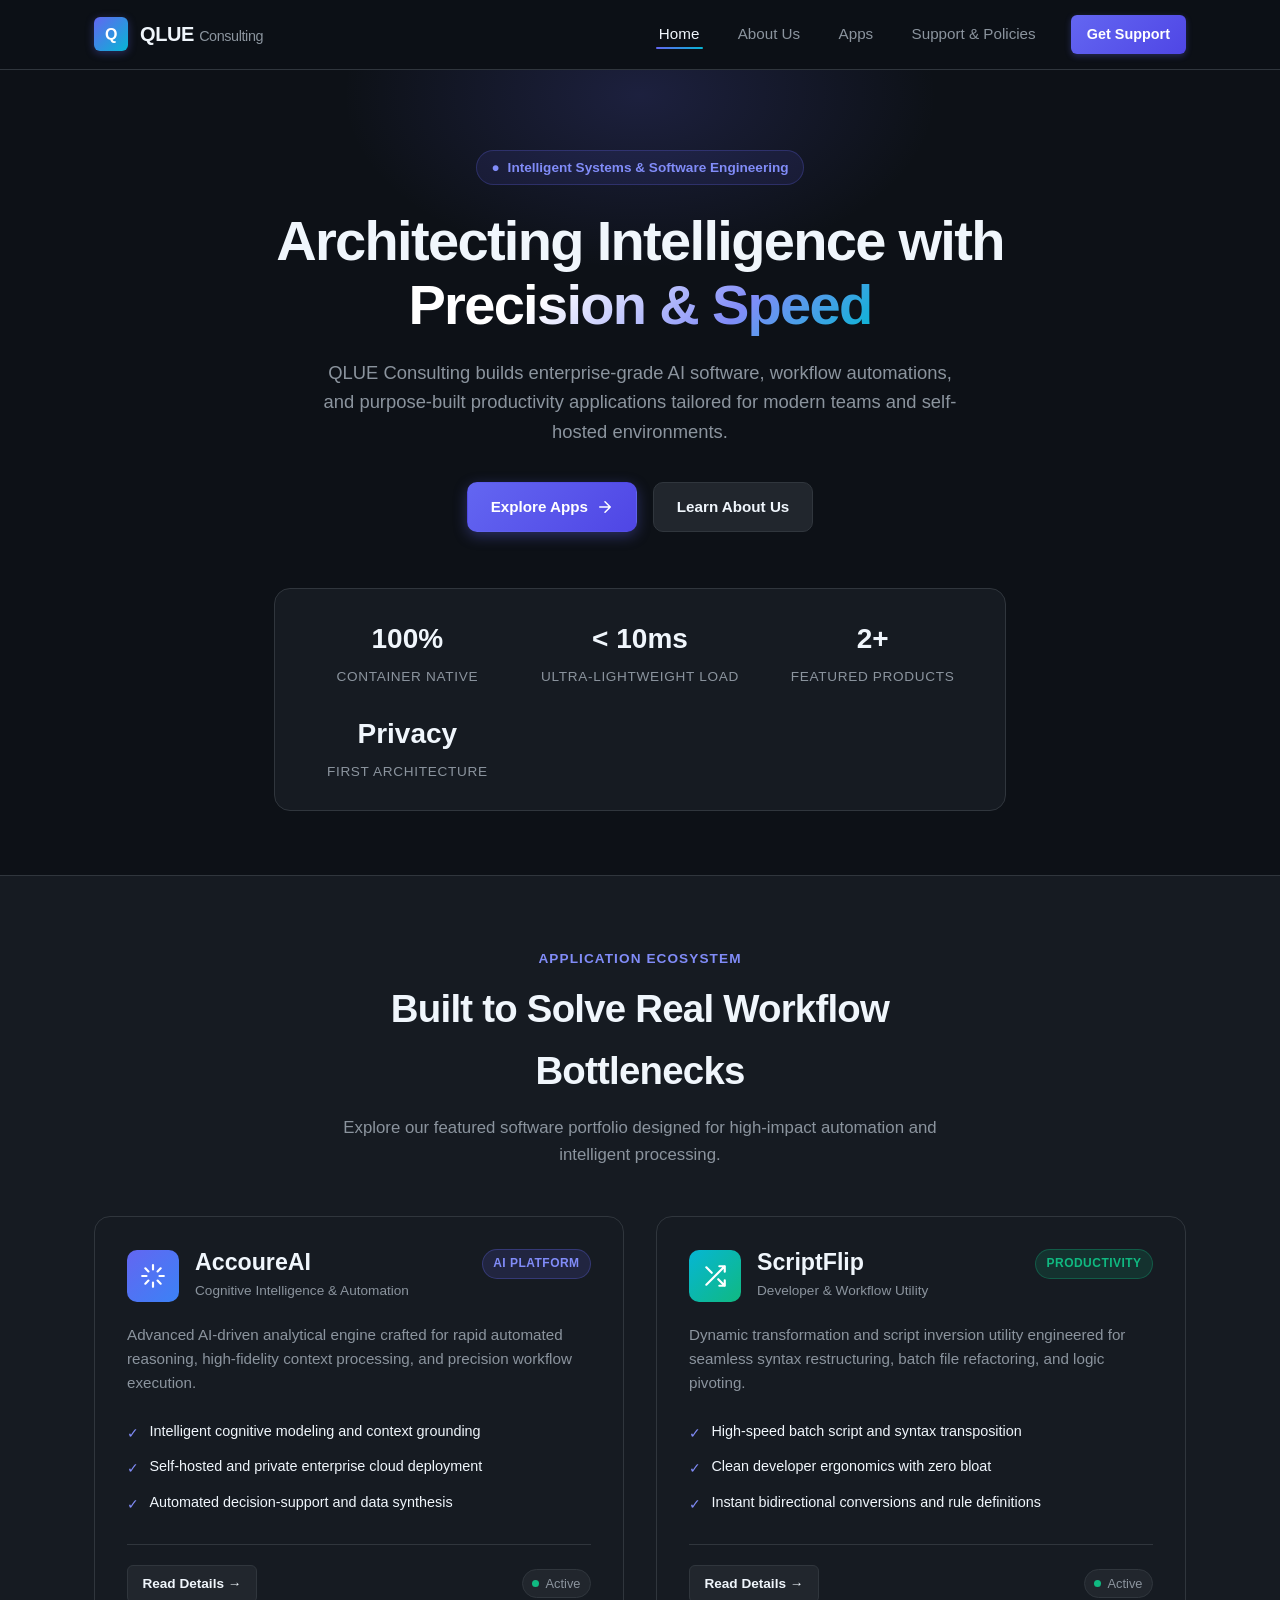
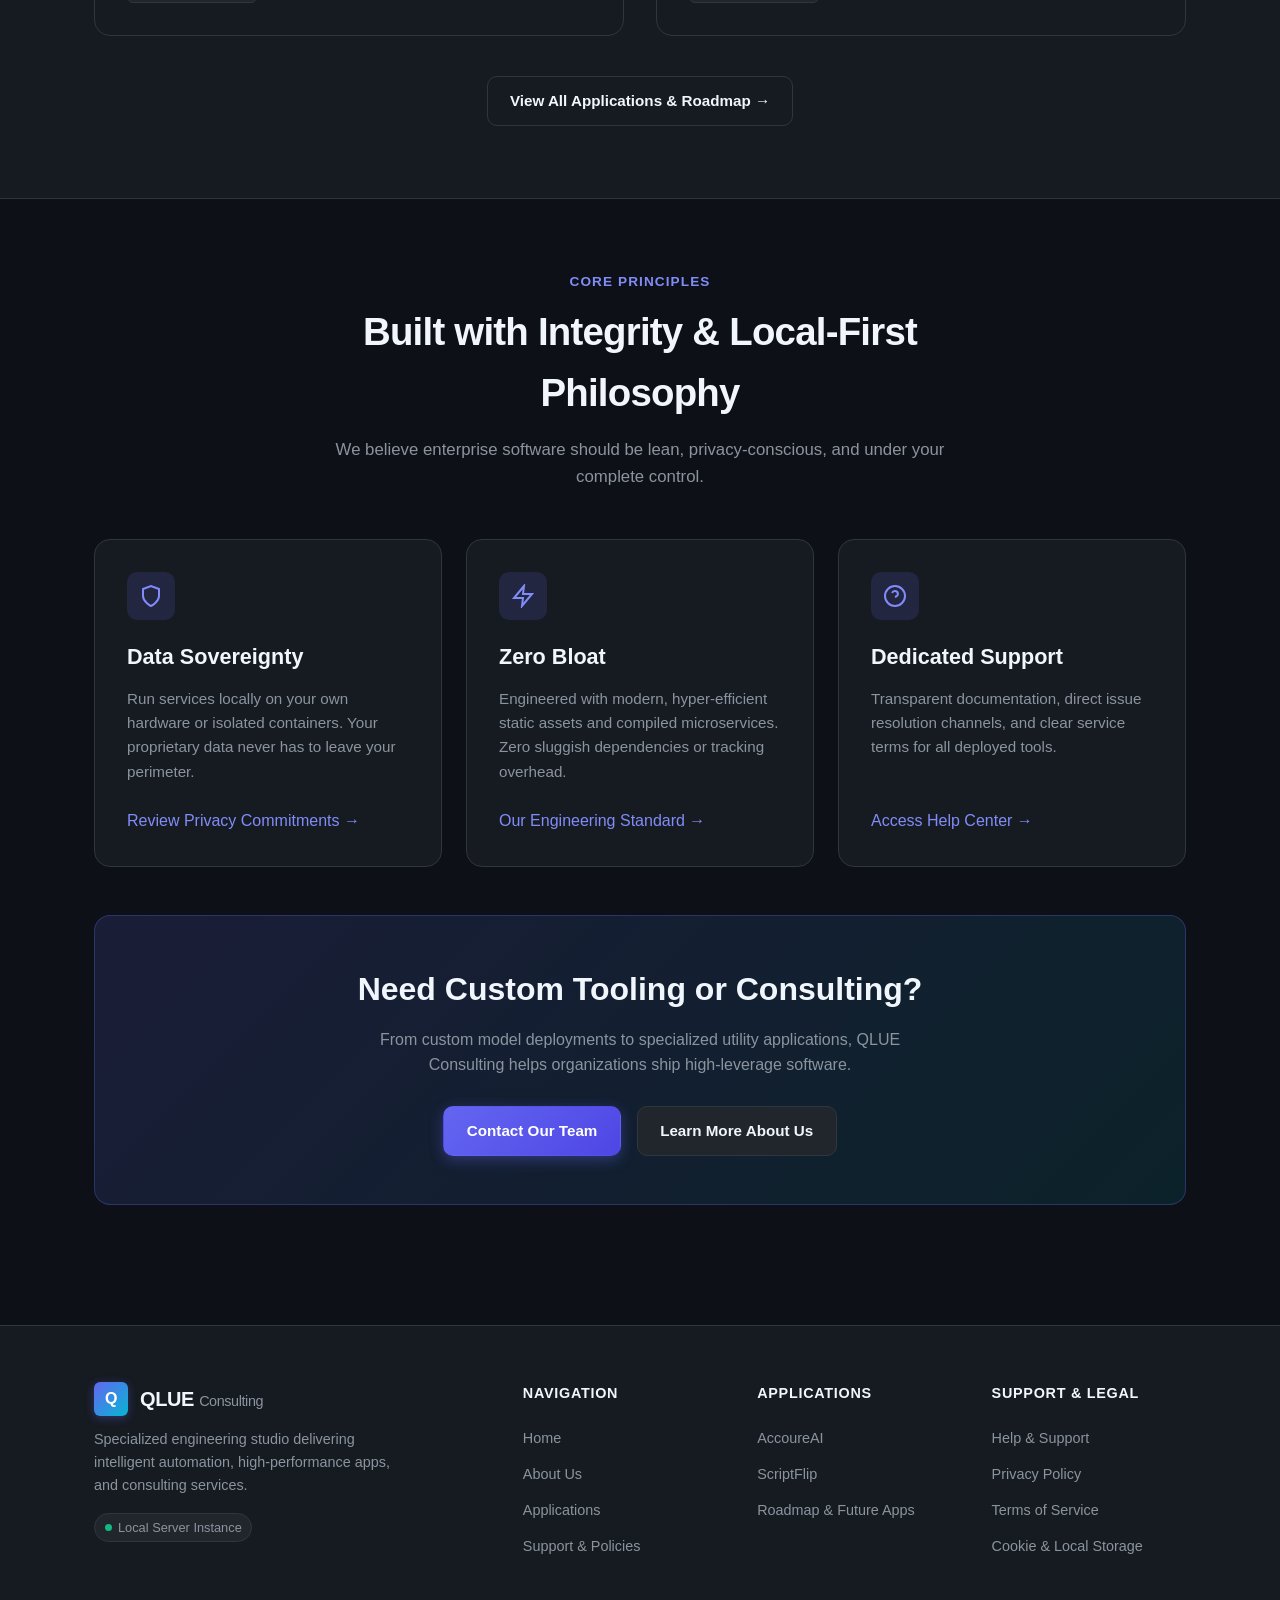
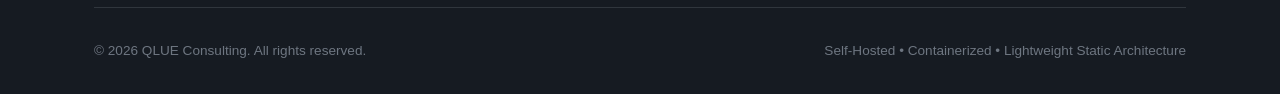
==== html/index.html @ 6d807e8c "feat: complete lightweight website, Docker containerization, and GitHub Actions CI/CD" ====
<!DOCTYPE html>
<html lang="en">
<head>
  <meta charset="UTF-8">
  <meta name="viewport" content="width=device-width, initial-scale=1.0">
  <meta name="description" content="QLUE Consulting - AI-driven solutions, custom engineering, and productivity applications including AccoureAI and ScriptFlip.">
  <title>QLUE Consulting | AI Solutions & Application Studio</title>
  <link rel="stylesheet" href="css/style.css">
  <link rel="icon" href="data:image/svg+xml,<svg xmlns=%22http://www.w3.org/2000/svg%22 viewBox=%220%22%20%220%20100%20100%22><text y=%22.9em%22 font-size=%2290%22>⚡</text></svg>">
</head>
<body>

  <!-- Site Navigation -->
  <header class="site-header">
    <div class="container nav-wrapper">
      <a href="index.html" class="brand-logo" aria-label="QLUE Consulting Home">
        <span class="logo-badge">Q</span>
        <span class="brand-text">QLUE <span class="brand-tag">Consulting</span></span>
      </a>

      <button class="mobile-toggle" id="mobile-toggle" aria-label="Toggle navigation menu" aria-expanded="false">
        &#9776;
      </button>

      <ul class="nav-links" id="nav-links">
        <li><a href="index.html" class="nav-link active">Home</a></li>
        <li><a href="about.html" class="nav-link">About Us</a></li>
        <li><a href="apps.html" class="nav-link">Apps</a></li>
        <li><a href="support.html" class="nav-link">Support & Policies</a></li>
        <li><a href="support.html#support" class="nav-cta">Get Support</a></li>
      </ul>
    </div>
  </header>

  <!-- Hero Section -->
  <main>
    <section class="hero-section">
      <div class="hero-glow"></div>
      <div class="container hero-content">
        <div class="hero-tag">
          <span>●</span> Intelligent Systems & Software Engineering
        </div>
        <h1 class="hero-title">
          Architecting Intelligence with <span class="gradient-text">Precision & Speed</span>
        </h1>
        <p class="hero-description">
          QLUE Consulting builds enterprise-grade AI software, workflow automations, and purpose-built productivity applications tailored for modern teams and self-hosted environments.
        </p>
        <div class="hero-actions">
          <a href="apps.html" class="btn btn-primary">
            Explore Apps
            <svg width="18" height="18" viewBox="0 0 24 24" fill="none" stroke="currentColor" stroke-width="2" stroke-linecap="round" stroke-linejoin="round"><path d="M5 12h14M12 5l7 7-7 7"/></svg>
          </a>
          <a href="about.html" class="btn btn-secondary">Learn About Us</a>
        </div>

        <!-- Metrics / Badges -->
        <div class="highlights-bar">
          <div class="highlight-item">
            <div class="highlight-value">100%</div>
            <div class="highlight-label">Container Native</div>
          </div>
          <div class="highlight-item">
            <div class="highlight-value">&lt; 10ms</div>
            <div class="highlight-label">Ultra-Lightweight Load</div>
          </div>
          <div class="highlight-item">
            <div class="highlight-value">2+</div>
            <div class="highlight-label">Featured Products</div>
          </div>
          <div class="highlight-item">
            <div class="highlight-value">Privacy</div>
            <div class="highlight-label">First Architecture</div>
          </div>
        </div>
      </div>
    </section>

    <!-- Featured Apps Preview -->
    <section class="section section-alt">
      <div class="container">
        <div class="section-header">
          <div class="section-pretitle">Application Ecosystem</div>
          <h2 class="section-title">Built to Solve Real Workflow Bottlenecks</h2>
          <p class="section-subtitle">
            Explore our featured software portfolio designed for high-impact automation and intelligent processing.
          </p>
        </div>

        <div class="grid-2">
          <!-- AccoureAI Card -->
          <article class="app-card">
            <div class="app-card-header">
              <div class="app-identity">
                <div class="app-icon icon-accoure">
                  <svg width="26" height="26" viewBox="0 0 24 24" fill="none" stroke="currentColor" stroke-width="2" stroke-linecap="round" stroke-linejoin="round"><path d="M12 2v4M12 18v4M4.93 4.93l2.83 2.83M16.24 16.24l2.83 2.83M2 12h4M18 12h4M4.93 19.07l2.83-2.83M16.24 7.76l2.83-2.83"/></svg>
                </div>
                <div>
                  <h3 class="app-name">AccoureAI</h3>
                  <span class="app-category">Cognitive Intelligence & Automation</span>
                </div>
              </div>
              <span class="card-badge badge-ai">AI Platform</span>
            </div>
            <div class="app-body">
              <p class="app-description">
                Advanced AI-driven analytical engine crafted for rapid automated reasoning, high-fidelity context processing, and precision workflow execution.
              </p>
              <ul class="feature-list">
                <li class="feature-item">
                  <span class="feature-bullet">✓</span>
                  <span>Intelligent cognitive modeling and context grounding</span>
                </li>
                <li class="feature-item">
                  <span class="feature-bullet">✓</span>
                  <span>Self-hosted and private enterprise cloud deployment</span>
                </li>
                <li class="feature-item">
                  <span class="feature-bullet">✓</span>
                  <span>Automated decision-support and data synthesis</span>
                </li>
              </ul>
              <div class="app-footer">
                <a href="apps.html#accoureai" class="btn btn-secondary btn-sm">Read Details &rarr;</a>
                <span class="docker-status-pill"><span class="status-dot"></span> Active</span>
              </div>
            </div>
          </article>

          <!-- ScriptFlip Card -->
          <article class="app-card">
            <div class="app-card-header">
              <div class="app-identity">
                <div class="app-icon icon-scriptflip">
                  <svg width="26" height="26" viewBox="0 0 24 24" fill="none" stroke="currentColor" stroke-width="2" stroke-linecap="round" stroke-linejoin="round"><path d="M16 3h5v5M4 20L21 3M21 16v5h-5M15 15l6 6M4 4l5 5"/></svg>
                </div>
                <div>
                  <h3 class="app-name">ScriptFlip</h3>
                  <span class="app-category">Developer & Workflow Utility</span>
                </div>
              </div>
              <span class="card-badge badge-live">Productivity</span>
            </div>
            <div class="app-body">
              <p class="app-description">
                Dynamic transformation and script inversion utility engineered for seamless syntax restructuring, batch file refactoring, and logic pivoting.
              </p>
              <ul class="feature-list">
                <li class="feature-item">
                  <span class="feature-bullet">✓</span>
                  <span>High-speed batch script and syntax transposition</span>
                </li>
                <li class="feature-item">
                  <span class="feature-bullet">✓</span>
                  <span>Clean developer ergonomics with zero bloat</span>
                </li>
                <li class="feature-item">
                  <span class="feature-bullet">✓</span>
                  <span>Instant bidirectional conversions and rule definitions</span>
                </li>
              </ul>
              <div class="app-footer">
                <a href="apps.html#scriptflip" class="btn btn-secondary btn-sm">Read Details &rarr;</a>
                <span class="docker-status-pill"><span class="status-dot"></span> Active</span>
              </div>
            </div>
          </article>
        </div>

        <div style="text-align: center; margin-top: 2.5rem;">
          <a href="apps.html" class="btn btn-outline">View All Applications & Roadmap &rarr;</a>
        </div>
      </div>
    </section>

    <!-- Why QLUE Consulting -->
    <section class="section">
      <div class="container">
        <div class="section-header">
          <div class="section-pretitle">Core Principles</div>
          <h2 class="section-title">Built with Integrity & Local-First Philosophy</h2>
          <p class="section-subtitle">
            We believe enterprise software should be lean, privacy-conscious, and under your complete control.
          </p>
        </div>

        <div class="grid-3">
          <div class="card">
            <div class="card-icon">
              <svg width="24" height="24" viewBox="0 0 24 24" fill="none" stroke="currentColor" stroke-width="2"><path d="M12 22s8-4 8-10V5l-8-3-8 3v7c0 6 8 10 8 10z"/></svg>
            </div>
            <h3 class="card-title">Data Sovereignty</h3>
            <p class="card-text">
              Run services locally on your own hardware or isolated containers. Your proprietary data never has to leave your perimeter.
            </p>
            <a href="support.html#privacy" class="card-link">Review Privacy Commitments &rarr;</a>
          </div>

          <div class="card">
            <div class="card-icon">
              <svg width="24" height="24" viewBox="0 0 24 24" fill="none" stroke="currentColor" stroke-width="2"><polygon points="13 2 3 14 12 14 11 22 21 10 12 10 13 2"/></svg>
            </div>
            <h3 class="card-title">Zero Bloat</h3>
            <p class="card-text">
              Engineered with modern, hyper-efficient static assets and compiled microservices. Zero sluggish dependencies or tracking overhead.
            </p>
            <a href="about.html#architecture" class="card-link">Our Engineering Standard &rarr;</a>
          </div>

          <div class="card">
            <div class="card-icon">
              <svg width="24" height="24" viewBox="0 0 24 24" fill="none" stroke="currentColor" stroke-width="2"><circle cx="12" cy="12" r="10"/><path d="M9.09 9a3 3 0 0 1 5.83 1c0 2-3 3-3 3M12 17h.01"/></svg>
            </div>
            <h3 class="card-title">Dedicated Support</h3>
            <p class="card-text">
              Transparent documentation, direct issue resolution channels, and clear service terms for all deployed tools.
            </p>
            <a href="support.html#support" class="card-link">Access Help Center &rarr;</a>
          </div>
        </div>

        <!-- Quick CTA Banner -->
        <div class="cta-banner">
          <h2>Need Custom Tooling or Consulting?</h2>
          <p>
            From custom model deployments to specialized utility applications, QLUE Consulting helps organizations ship high-leverage software.
          </p>
          <div class="hero-actions">
            <a href="support.html#contact" class="btn btn-primary">Contact Our Team</a>
            <a href="about.html" class="btn btn-secondary">Learn More About Us</a>
          </div>
        </div>
      </div>
    </section>
  </main>

  <!-- Footer -->
  <footer class="site-footer">
    <div class="container">
      <div class="footer-grid">
        <div class="footer-brand">
          <a href="index.html" class="brand-logo">
            <span class="logo-badge">Q</span>
            <span class="brand-text">QLUE <span class="brand-tag">Consulting</span></span>
          </a>
          <p>
            Specialized engineering studio delivering intelligent automation, high-performance apps, and consulting services.
          </p>
          <div style="margin-top: 1rem;">
            <span class="docker-status-pill">
              <span class="status-dot"></span> Local Server Instance
            </span>
          </div>
        </div>

        <div class="footer-col">
          <h4>Navigation</h4>
          <ul class="footer-links">
            <li><a href="index.html">Home</a></li>
            <li><a href="about.html">About Us</a></li>
            <li><a href="apps.html">Applications</a></li>
            <li><a href="support.html">Support & Policies</a></li>
          </ul>
        </div>

        <div class="footer-col">
          <h4>Applications</h4>
          <ul class="footer-links">
            <li><a href="apps.html#accoureai">AccoureAI</a></li>
            <li><a href="apps.html#scriptflip">ScriptFlip</a></li>
            <li><a href="apps.html#roadmap">Roadmap & Future Apps</a></li>
          </ul>
        </div>

        <div class="footer-col">
          <h4>Support & Legal</h4>
          <ul class="footer-links">
            <li><a href="support.html#support">Help & Support</a></li>
            <li><a href="support.html#privacy">Privacy Policy</a></li>
            <li><a href="support.html#terms">Terms of Service</a></li>
            <li><a href="support.html#cookies">Cookie & Local Storage</a></li>
          </ul>
        </div>
      </div>

      <div class="footer-bottom">
        <div>
          &copy; <span id="current-year">2026</span> QLUE Consulting. All rights reserved.
        </div>
        <div>
          Self-Hosted &bull; Containerized &bull; Lightweight Static Architecture
        </div>
      </div>
    </div>
  </footer>

  <script src="js/main.js"></script>
</body>
</html>
---- html/css/style.css ----
/* ==========================================================================
   QLUE Consulting - Modern Lightweight Stylesheet
   Zero external dependencies | Pure CSS | Responsive & Fast
   ========================================================================== */

:root {
  --font-family: -apple-system, BlinkMacSystemFont, "Segoe UI", Roboto, "Helvetica Neue", Arial, sans-serif;
  --bg-body: #0d1117;
  --bg-surface: #161b22;
  --bg-surface-elevated: #21262d;
  --bg-surface-alt: #1c2128;
  --border-color: #30363d;
  --border-light: #21262d;

  --text-main: #f0f6fc;
  --text-muted: #8b949e;
  --text-dim: #6e7681;

  --primary: #6366f1;
  --primary-light: #818cf8;
  --primary-dark: #4f46e5;
  --accent: #06b6d4;
  --accent-glow: rgba(99, 102, 241, 0.15);
  --success: #10b981;
  --warning: #f59e0b;

  --radius-sm: 6px;
  --radius-md: 10px;
  --radius-lg: 16px;
  --radius-full: 9999px;

  --shadow-sm: 0 1px 2px rgba(0, 0, 0, 0.2);
  --shadow-md: 0 4px 12px rgba(0, 0, 0, 0.3);
  --shadow-lg: 0 10px 25px rgba(0, 0, 0, 0.4);

  --container-width: 1140px;
  --header-height: 70px;
  --transition: all 0.2s ease-in-out;
}

/* Light theme support option via data-theme attribute */
[data-theme="light"] {
  --bg-body: #f8fafc;
  --bg-surface: #ffffff;
  --bg-surface-elevated: #f1f5f9;
  --bg-surface-alt: #e2e8f0;
  --border-color: #e2e8f0;
  --border-light: #f1f5f9;
  --text-main: #0f172a;
  --text-muted: #64748b;
  --text-dim: #94a3b8;
  --shadow-sm: 0 1px 3px rgba(0, 0, 0, 0.05);
  --shadow-md: 0 4px 12px rgba(0, 0, 0, 0.08);
  --shadow-lg: 0 10px 25px rgba(0, 0, 0, 0.1);
}

/* Base Resets */
*, *::before, *::after {
  box-sizing: border-box;
  margin: 0;
  padding: 0;
}

html {
  font-size: 16px;
  scroll-behavior: smooth;
  scroll-padding-top: calc(var(--header-height) + 20px);
}

body {
  font-family: var(--font-family);
  background-color: var(--bg-body);
  color: var(--text-main);
  line-height: 1.6;
  min-height: 100vh;
  display: flex;
  flex-direction: column;
  -webkit-font-smoothing: antialiased;
}

a {
  color: var(--primary-light);
  text-decoration: none;
  transition: var(--transition);
}

a:hover {
  color: var(--accent);
}

img, svg {
  vertical-align: middle;
}

/* Container */
.container {
  width: 100%;
  max-width: var(--container-width);
  margin-left: auto;
  margin-right: auto;
  padding-left: 1.5rem;
  padding-right: 1.5rem;
}

/* Header & Navigation */
.site-header {
  position: sticky;
  top: 0;
  z-index: 100;
  height: var(--header-height);
  background-color: rgba(13, 17, 23, 0.85);
  backdrop-filter: blur(12px);
  -webkit-backdrop-filter: blur(12px);
  border-bottom: 1px solid var(--border-color);
  display: flex;
  align-items: center;
}

.nav-wrapper {
  display: flex;
  align-items: center;
  justify-content: space-between;
  width: 100%;
}

.brand-logo {
  display: flex;
  align-items: center;
  gap: 0.75rem;
  font-size: 1.25rem;
  font-weight: 700;
  letter-spacing: -0.02em;
  color: var(--text-main);
}

.brand-logo:hover {
  color: var(--text-main);
}

.logo-badge {
  display: inline-flex;
  align-items: center;
  justify-content: center;
  width: 34px;
  height: 34px;
  background: linear-gradient(135deg, var(--primary), var(--accent));
  color: #ffffff;
  border-radius: var(--radius-sm);
  font-weight: 800;
  font-size: 1rem;
  box-shadow: 0 2px 8px rgba(99, 102, 241, 0.35);
}

.brand-text {
  font-weight: 800;
}

.brand-tag {
  color: var(--text-muted);
  font-weight: 400;
  font-size: 0.9rem;
}

.nav-links {
  display: flex;
  align-items: center;
  gap: 2rem;
  list-style: none;
}

.nav-link {
  color: var(--text-muted);
  font-size: 0.95rem;
  font-weight: 500;
  padding: 0.4rem 0.2rem;
  position: relative;
  transition: var(--transition);
}

.nav-link:hover,
.nav-link.active {
  color: var(--text-main);
}

.nav-link.active::after {
  content: "";
  position: absolute;
  bottom: 0;
  left: 0;
  width: 100%;
  height: 2px;
  background: linear-gradient(90deg, var(--primary), var(--accent));
  border-radius: var(--radius-full);
}

.nav-cta {
  background: linear-gradient(135deg, var(--primary), var(--primary-dark));
  color: #ffffff !important;
  padding: 0.5rem 1rem;
  border-radius: var(--radius-sm);
  font-size: 0.9rem;
  font-weight: 600;
  display: inline-flex;
  align-items: center;
  gap: 0.4rem;
  transition: var(--transition);
  box-shadow: 0 2px 6px rgba(99, 102, 241, 0.3);
}

.nav-cta:hover {
  opacity: 0.95;
  transform: translateY(-1px);
  box-shadow: 0 4px 12px rgba(99, 102, 241, 0.4);
}

/* Mobile Toggle */
.mobile-toggle {
  display: none;
  background: transparent;
  border: none;
  color: var(--text-main);
  font-size: 1.5rem;
  cursor: pointer;
  padding: 0.4rem;
}

/* Buttons */
.btn {
  display: inline-flex;
  align-items: center;
  justify-content: center;
  gap: 0.5rem;
  padding: 0.75rem 1.4rem;
  border-radius: var(--radius-md);
  font-size: 0.95rem;
  font-weight: 600;
  cursor: pointer;
  transition: var(--transition);
  border: 1px solid transparent;
  text-align: center;
}

.btn-primary {
  background: linear-gradient(135deg, var(--primary), var(--primary-dark));
  color: #ffffff;
  box-shadow: 0 4px 14px rgba(99, 102, 241, 0.35);
}

.btn-primary:hover {
  transform: translateY(-2px);
  box-shadow: 0 6px 20px rgba(99, 102, 241, 0.45);
  color: #ffffff;
}

.btn-secondary {
  background: var(--bg-surface-elevated);
  color: var(--text-main);
  border-color: var(--border-color);
}

.btn-secondary:hover {
  background: var(--bg-surface-alt);
  border-color: var(--text-muted);
  color: var(--text-main);
}

.btn-outline {
  background: transparent;
  color: var(--text-main);
  border-color: var(--border-color);
}

.btn-outline:hover {
  border-color: var(--primary-light);
  color: var(--primary-light);
}

.btn-sm {
  padding: 0.45rem 0.9rem;
  font-size: 0.85rem;
  border-radius: var(--radius-sm);
}

/* Hero Section */
.hero-section {
  padding: 5rem 0 4rem;
  text-align: center;
  position: relative;
  overflow: hidden;
}

.hero-glow {
  position: absolute;
  top: -150px;
  left: 50%;
  transform: translateX(-50%);
  width: 600px;
  height: 350px;
  background: radial-gradient(ellipse at center, rgba(99, 102, 241, 0.18), transparent 70%);
  pointer-events: none;
  z-index: 0;
}

.hero-content {
  position: relative;
  z-index: 1;
  max-width: 780px;
  margin: 0 auto;
}

.hero-tag {
  display: inline-flex;
  align-items: center;
  gap: 0.5rem;
  padding: 0.35rem 0.9rem;
  background-color: rgba(99, 102, 241, 0.1);
  border: 1px solid rgba(99, 102, 241, 0.25);
  border-radius: var(--radius-full);
  color: var(--primary-light);
  font-size: 0.85rem;
  font-weight: 600;
  margin-bottom: 1.5rem;
}

.hero-title {
  font-size: clamp(2.2rem, 5vw, 3.5rem);
  font-weight: 800;
  line-height: 1.15;
  letter-spacing: -0.03em;
  margin-bottom: 1.25rem;
}

.gradient-text {
  background: linear-gradient(135deg, #ffffff 30%, var(--primary-light) 70%, var(--accent) 100%);
  -webkit-background-clip: text;
  -webkit-text-fill-color: transparent;
}

.hero-description {
  font-size: 1.15rem;
  color: var(--text-muted);
  max-width: 640px;
  margin: 0 auto 2.25rem;
}

.hero-actions {
  display: flex;
  align-items: center;
  justify-content: center;
  gap: 1rem;
  flex-wrap: wrap;
}

/* Stats / Highlights */
.highlights-bar {
  display: grid;
  grid-template-columns: repeat(auto-fit, minmax(200px, 1fr));
  gap: 1.5rem;
  margin-top: 3.5rem;
  padding: 1.75rem;
  background: var(--bg-surface);
  border: 1px solid var(--border-color);
  border-radius: var(--radius-lg);
}

.highlight-item {
  text-align: center;
}

.highlight-value {
  font-size: 1.75rem;
  font-weight: 800;
  color: var(--text-main);
  margin-bottom: 0.25rem;
}

.highlight-label {
  font-size: 0.85rem;
  color: var(--text-muted);
  text-transform: uppercase;
  letter-spacing: 0.05em;
}

/* Section Styling */
.section {
  padding: 4.5rem 0;
}

.section-alt {
  background-color: var(--bg-surface);
  border-top: 1px solid var(--border-color);
  border-bottom: 1px solid var(--border-color);
}

.section-header {
  text-align: center;
  max-width: 650px;
  margin: 0 auto 3rem;
}

.section-pretitle {
  color: var(--primary-light);
  font-size: 0.85rem;
  font-weight: 700;
  text-transform: uppercase;
  letter-spacing: 0.08em;
  margin-bottom: 0.5rem;
}

.section-title {
  font-size: clamp(1.8rem, 3.5vw, 2.4rem);
  font-weight: 700;
  letter-spacing: -0.02em;
  margin-bottom: 0.85rem;
}

.section-subtitle {
  color: var(--text-muted);
  font-size: 1.05rem;
}

/* Feature & App Grid */
.grid-2 {
  display: grid;
  grid-template-columns: repeat(auto-fit, minmax(320px, 1fr));
  gap: 2rem;
}

.grid-3 {
  display: grid;
  grid-template-columns: repeat(auto-fit, minmax(280px, 1fr));
  gap: 1.5rem;
}

/* Cards */
.card {
  background: var(--bg-surface);
  border: 1px solid var(--border-color);
  border-radius: var(--radius-lg);
  padding: 2rem;
  transition: var(--transition);
  position: relative;
  display: flex;
  flex-direction: column;
}

.card:hover {
  border-color: var(--primary-light);
  transform: translateY(-3px);
  box-shadow: var(--shadow-lg);
}

.card-icon {
  width: 48px;
  height: 48px;
  border-radius: var(--radius-md);
  background: var(--accent-glow);
  color: var(--primary-light);
  display: inline-flex;
  align-items: center;
  justify-content: center;
  margin-bottom: 1.25rem;
}

.card-title {
  font-size: 1.35rem;
  font-weight: 700;
  margin-bottom: 0.75rem;
}

.card-text {
  color: var(--text-muted);
  font-size: 0.95rem;
  margin-bottom: 1.5rem;
  flex-grow: 1;
}

.card-badge {
  display: inline-block;
  padding: 0.25rem 0.65rem;
  font-size: 0.75rem;
  font-weight: 700;
  text-transform: uppercase;
  letter-spacing: 0.04em;
  border-radius: var(--radius-full);
}

.badge-live {
  background: rgba(16, 185, 129, 0.15);
  color: var(--success);
  border: 1px solid rgba(16, 185, 129, 0.3);
}

.badge-ai {
  background: rgba(99, 102, 241, 0.15);
  color: var(--primary-light);
  border: 1px solid rgba(99, 102, 241, 0.3);
}

/* App Showcase Specifics */
.app-card {
  background: var(--bg-surface);
  border: 1px solid var(--border-color);
  border-radius: var(--radius-lg);
  overflow: hidden;
  display: flex;
  flex-direction: column;
  transition: var(--transition);
}

.app-card:hover {
  border-color: var(--primary-light);
  box-shadow: var(--shadow-lg);
  transform: translateY(-4px);
}

.app-card-header {
  padding: 2rem 2rem 1.25rem;
  display: flex;
  justify-content: space-between;
  align-items: flex-start;
  gap: 1rem;
}

.app-identity {
  display: flex;
  align-items: center;
  gap: 1rem;
}

.app-icon {
  width: 52px;
  height: 52px;
  border-radius: var(--radius-md);
  display: flex;
  align-items: center;
  justify-content: center;
  font-size: 1.5rem;
  flex-shrink: 0;
}

.icon-accoure {
  background: linear-gradient(135deg, #6366f1, #3b82f6);
  color: #ffffff;
}

.icon-scriptflip {
  background: linear-gradient(135deg, #06b6d4, #10b981);
  color: #ffffff;
}

.app-name {
  font-size: 1.45rem;
  font-weight: 700;
  line-height: 1.2;
}

.app-category {
  font-size: 0.85rem;
  color: var(--text-muted);
}

.app-body {
  padding: 0 2rem 2rem;
  display: flex;
  flex-direction: column;
  flex-grow: 1;
}

.app-description {
  color: var(--text-muted);
  font-size: 0.95rem;
  line-height: 1.6;
  margin-bottom: 1.5rem;
}

.feature-list {
  list-style: none;
  margin-bottom: 1.75rem;
  display: flex;
  flex-direction: column;
  gap: 0.65rem;
}

.feature-item {
  display: flex;
  align-items: flex-start;
  gap: 0.65rem;
  font-size: 0.9rem;
  color: var(--text-main);
}

.feature-bullet {
  color: var(--primary-light);
  flex-shrink: 0;
  margin-top: 2px;
}

.app-footer {
  margin-top: auto;
  padding-top: 1.25rem;
  border-top: 1px solid var(--border-color);
  display: flex;
  align-items: center;
  justify-content: space-between;
}

/* About Us Layout */
.about-hero {
  padding: 4rem 0 2rem;
}

.about-intro-grid {
  display: grid;
  grid-template-columns: 1.2fr 1fr;
  gap: 3rem;
  align-items: center;
  margin-bottom: 4rem;
}

.values-grid {
  display: grid;
  grid-template-columns: repeat(auto-fit, minmax(240px, 1fr));
  gap: 1.5rem;
  margin-top: 2.5rem;
}

/* Policies & Support Bookmarking Layout */
.policy-layout {
  display: grid;
  grid-template-columns: 260px 1fr;
  gap: 3rem;
  position: relative;
}

.sticky-nav {
  position: sticky;
  top: calc(var(--header-height) + 2rem);
  align-self: start;
  background: var(--bg-surface);
  border: 1px solid var(--border-color);
  border-radius: var(--radius-md);
  padding: 1.25rem;
}

.sticky-nav-title {
  font-size: 0.85rem;
  font-weight: 700;
  text-transform: uppercase;
  letter-spacing: 0.05em;
  color: var(--text-dim);
  margin-bottom: 0.75rem;
  padding-bottom: 0.5rem;
  border-bottom: 1px solid var(--border-color);
}

.policy-toc {
  list-style: none;
  display: flex;
  flex-direction: column;
  gap: 0.4rem;
}

.policy-toc-link {
  color: var(--text-muted);
  font-size: 0.9rem;
  padding: 0.45rem 0.75rem;
  border-radius: var(--radius-sm);
  display: block;
  transition: var(--transition);
}

.policy-toc-link:hover,
.policy-toc-link.active {
  background-color: var(--bg-surface-elevated);
  color: var(--primary-light);
}

.policy-article {
  background: var(--bg-surface);
  border: 1px solid var(--border-color);
  border-radius: var(--radius-lg);
  padding: 2.5rem;
  display: flex;
  flex-direction: column;
  gap: 3.5rem;
}

.policy-block {
  scroll-margin-top: calc(var(--header-height) + 2rem);
}

.policy-block-title {
  font-size: 1.6rem;
  font-weight: 700;
  margin-bottom: 1rem;
  display: flex;
  align-items: center;
  gap: 0.75rem;
}

.policy-block-title a.anchor-link {
  color: var(--text-dim);
  font-size: 1rem;
  opacity: 0;
  transition: var(--transition);
}

.policy-block-title:hover a.anchor-link {
  opacity: 1;
}

.policy-block p {
  color: var(--text-muted);
  font-size: 0.98rem;
  line-height: 1.7;
  margin-bottom: 1rem;
}

.policy-block ul {
  list-style: disc;
  margin-left: 1.5rem;
  color: var(--text-muted);
  margin-bottom: 1.25rem;
}

.policy-block ul li {
  margin-bottom: 0.4rem;
}

.support-channels {
  display: grid;
  grid-template-columns: repeat(auto-fit, minmax(220px, 1fr));
  gap: 1.25rem;
  margin-top: 1.5rem;
}

.channel-card {
  background: var(--bg-surface-elevated);
  border: 1px solid var(--border-color);
  border-radius: var(--radius-md);
  padding: 1.25rem;
}

.channel-card h4 {
  font-size: 1rem;
  margin-bottom: 0.35rem;
  color: var(--text-main);
}

.channel-card p {
  font-size: 0.85rem;
  color: var(--text-muted);
  margin-bottom: 0.75rem;
}

/* Call to Action Banner */
.cta-banner {
  background: linear-gradient(135deg, rgba(99, 102, 241, 0.15), rgba(6, 182, 212, 0.1));
  border: 1px solid rgba(99, 102, 241, 0.3);
  border-radius: var(--radius-lg);
  padding: 3rem 2rem;
  text-align: center;
  margin: 3rem 0;
}

.cta-banner h2 {
  font-size: 2rem;
  margin-bottom: 0.75rem;
}

.cta-banner p {
  color: var(--text-muted);
  max-width: 580px;
  margin: 0 auto 1.75rem;
}

/* Footer */
.site-footer {
  margin-top: auto;
  background-color: var(--bg-surface);
  border-top: 1px solid var(--border-color);
  padding: 3.5rem 0 2rem;
}

.footer-grid {
  display: grid;
  grid-template-columns: 2fr 1fr 1fr 1fr;
  gap: 2.5rem;
  margin-bottom: 3rem;
}

.footer-brand p {
  color: var(--text-muted);
  font-size: 0.9rem;
  margin-top: 0.75rem;
  max-width: 300px;
}

.footer-col h4 {
  font-size: 0.9rem;
  font-weight: 700;
  text-transform: uppercase;
  letter-spacing: 0.05em;
  margin-bottom: 1.25rem;
  color: var(--text-main);
}

.footer-links {
  list-style: none;
  display: flex;
  flex-direction: column;
  gap: 0.65rem;
}

.footer-links a {
  color: var(--text-muted);
  font-size: 0.9rem;
}

.footer-links a:hover {
  color: var(--text-main);
}

.footer-bottom {
  padding-top: 2rem;
  border-top: 1px solid var(--border-color);
  display: flex;
  justify-content: space-between;
  align-items: center;
  font-size: 0.85rem;
  color: var(--text-dim);
  flex-wrap: wrap;
  gap: 1rem;
}

.docker-status-pill {
  display: inline-flex;
  align-items: center;
  gap: 0.4rem;
  font-size: 0.8rem;
  padding: 0.2rem 0.6rem;
  background: var(--bg-surface-elevated);
  border: 1px solid var(--border-color);
  border-radius: var(--radius-full);
  color: var(--text-muted);
}

.status-dot {
  width: 7px;
  height: 7px;
  border-radius: 50%;
  background-color: var(--success);
}

/* Responsive adjustments */
@media (max-width: 900px) {
  .policy-layout {
    grid-template-columns: 1fr;
  }

  .sticky-nav {
    position: static;
    margin-bottom: 1rem;
  }

  .about-intro-grid {
    grid-template-columns: 1fr;
    gap: 2rem;
  }

  .footer-grid {
    grid-template-columns: 1fr 1fr;
  }
}

@media (max-width: 768px) {
  .mobile-toggle {
    display: block;
  }

  .nav-links {
    position: fixed;
    top: var(--header-height);
    left: 0;
    right: 0;
    background: var(--bg-surface);
    border-bottom: 1px solid var(--border-color);
    flex-direction: column;
    padding: 1.5rem;
    gap: 1.25rem;
    transform: translateY(-120%);
    transition: transform 0.25s ease-in-out;
    box-shadow: var(--shadow-lg);
  }

  .nav-links.open {
    transform: translateY(0);
  }

  .footer-grid {
    grid-template-columns: 1fr;
  }
}
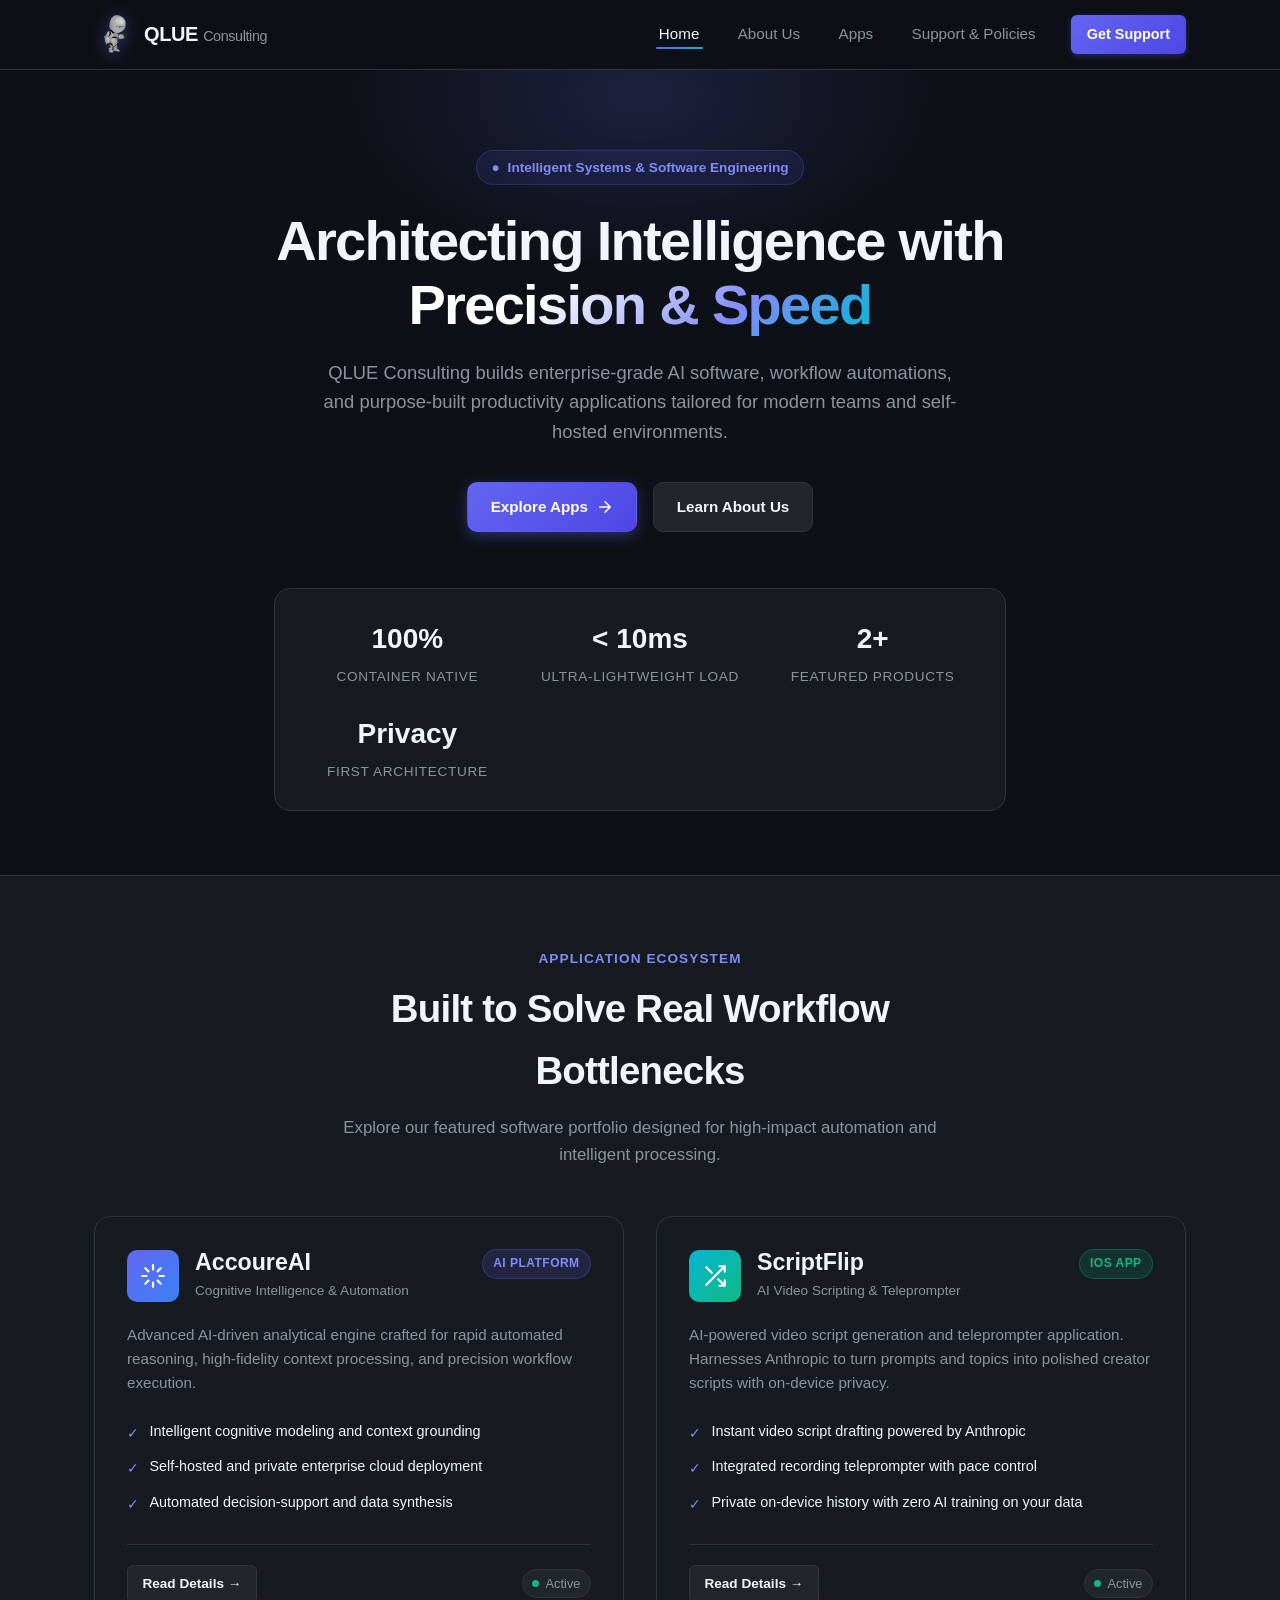
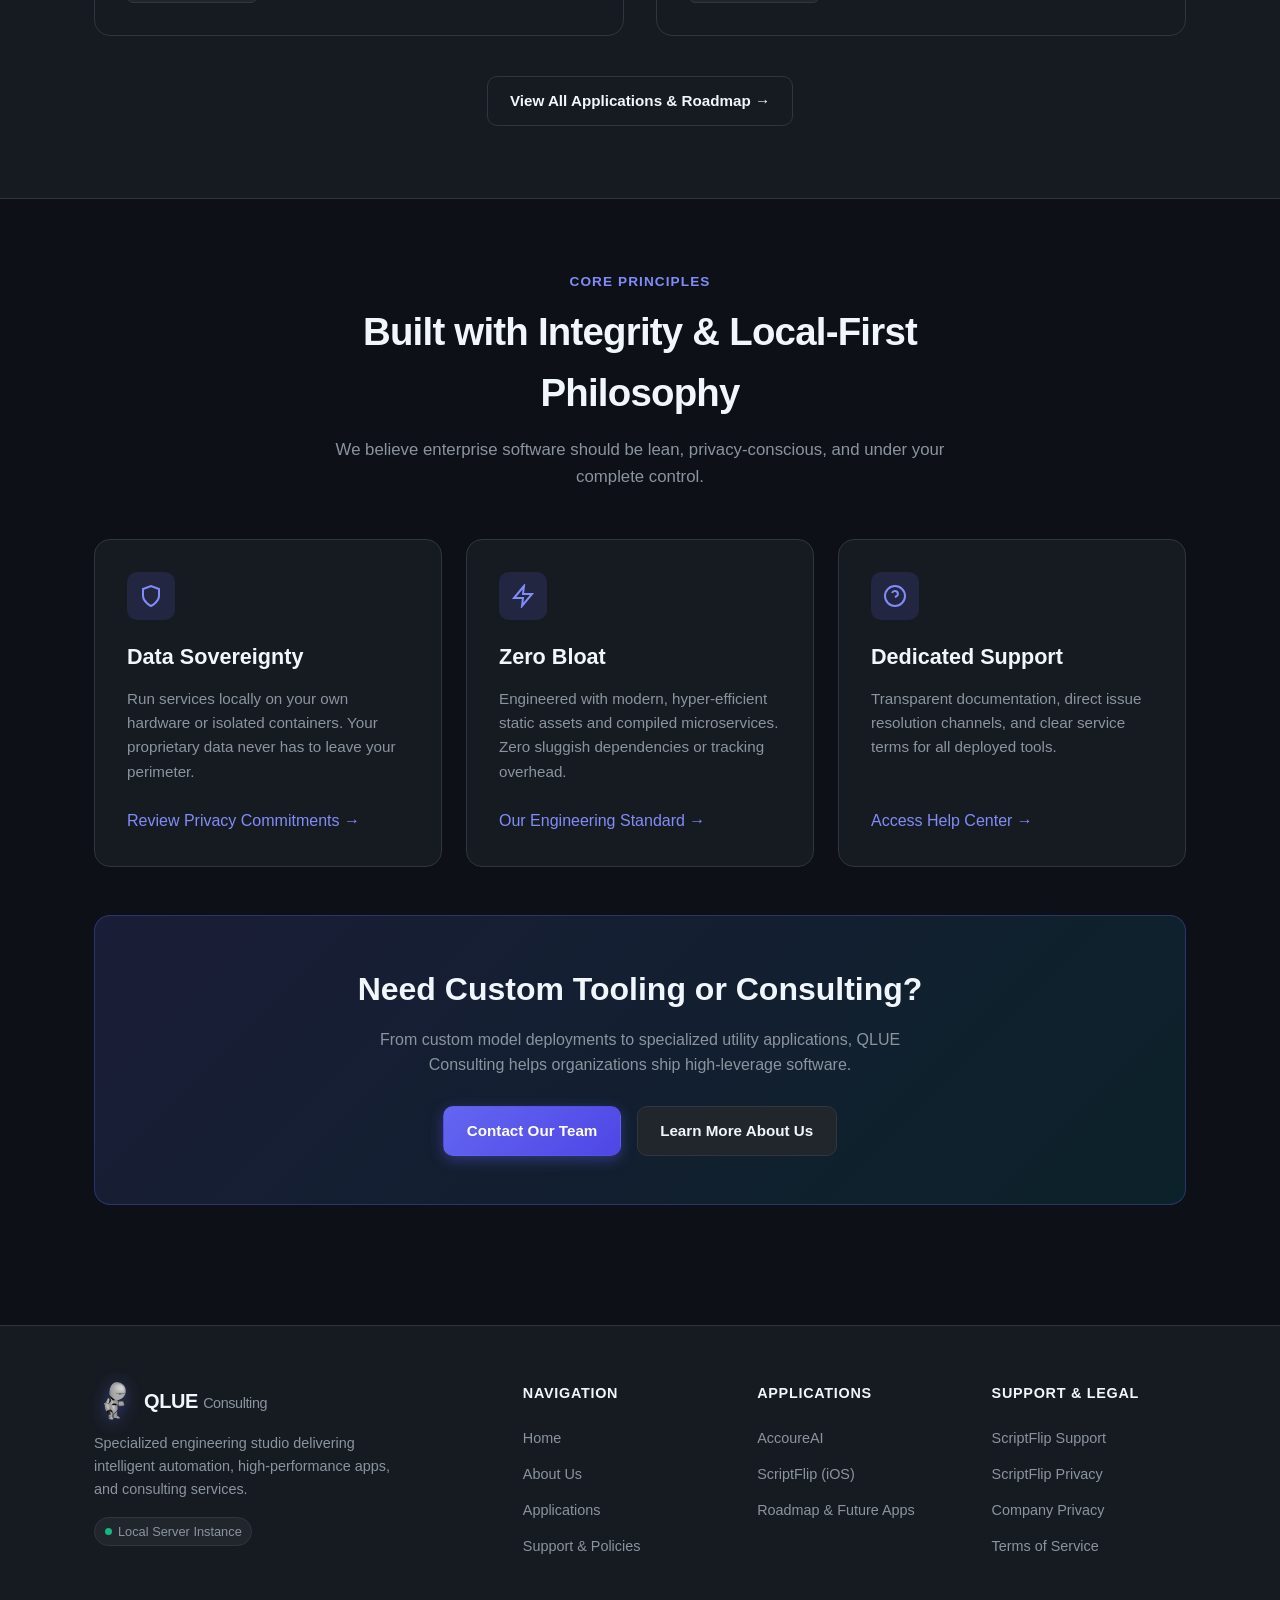
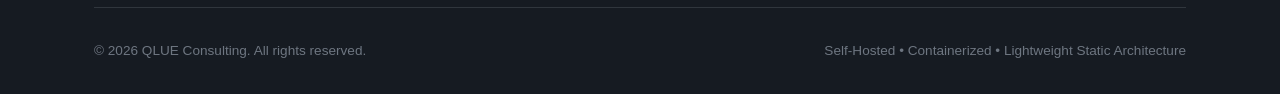
==== commit 64a0816a: "feat: integrate official QLUE mascot logo and ScriptFlip documentation gists" ====
--- a/html/index.html
+++ b/html/index.html
@@ -6,7 +6,7 @@
   <meta name="description" content="QLUE Consulting - AI-driven solutions, custom engineering, and productivity applications including AccoureAI and ScriptFlip.">
   <title>QLUE Consulting | AI Solutions & Application Studio</title>
   <link rel="stylesheet" href="css/style.css">
-  <link rel="icon" href="data:image/svg+xml,<svg xmlns=%22http://www.w3.org/2000/svg%22 viewBox=%220%22%20%220%20100%20100%22><text y=%22.9em%22 font-size=%2290%22>⚡</text></svg>">
+  <link rel="icon" type="image/png" href="assets/qlue-logo.png">
 </head>
 <body>
 
@@ -14,7 +14,7 @@
   <header class="site-header">
     <div class="container nav-wrapper">
       <a href="index.html" class="brand-logo" aria-label="QLUE Consulting Home">
-        <span class="logo-badge">Q</span>
+        <img src="assets/qlue-logo.png" alt="QLUE Mascot Logo" class="logo-image">
         <span class="brand-text">QLUE <span class="brand-tag">Consulting</span></span>
       </a>
 
@@ -136,27 +136,27 @@
                 </div>
                 <div>
                   <h3 class="app-name">ScriptFlip</h3>
-                  <span class="app-category">Developer & Workflow Utility</span>
-                </div>
-              </div>
-              <span class="card-badge badge-live">Productivity</span>
+                  <span class="app-category">AI Video Scripting & Teleprompter</span>
+                </div>
+              </div>
+              <span class="card-badge badge-live">iOS App</span>
             </div>
             <div class="app-body">
               <p class="app-description">
-                Dynamic transformation and script inversion utility engineered for seamless syntax restructuring, batch file refactoring, and logic pivoting.
+                AI-powered video script generation and teleprompter application. Harnesses Anthropic to turn prompts and topics into polished creator scripts with on-device privacy.
               </p>
               <ul class="feature-list">
                 <li class="feature-item">
                   <span class="feature-bullet">✓</span>
-                  <span>High-speed batch script and syntax transposition</span>
-                </li>
-                <li class="feature-item">
-                  <span class="feature-bullet">✓</span>
-                  <span>Clean developer ergonomics with zero bloat</span>
-                </li>
-                <li class="feature-item">
-                  <span class="feature-bullet">✓</span>
-                  <span>Instant bidirectional conversions and rule definitions</span>
+                  <span>Instant video script drafting powered by Anthropic</span>
+                </li>
+                <li class="feature-item">
+                  <span class="feature-bullet">✓</span>
+                  <span>Integrated recording teleprompter with pace control</span>
+                </li>
+                <li class="feature-item">
+                  <span class="feature-bullet">✓</span>
+                  <span>Private on-device history with zero AI training on your data</span>
                 </li>
               </ul>
               <div class="app-footer">
@@ -240,7 +240,7 @@
       <div class="footer-grid">
         <div class="footer-brand">
           <a href="index.html" class="brand-logo">
-            <span class="logo-badge">Q</span>
+            <img src="assets/qlue-logo.png" alt="QLUE Logo" class="logo-image">
             <span class="brand-text">QLUE <span class="brand-tag">Consulting</span></span>
           </a>
           <p>
@@ -267,7 +267,7 @@
           <h4>Applications</h4>
           <ul class="footer-links">
             <li><a href="apps.html#accoureai">AccoureAI</a></li>
-            <li><a href="apps.html#scriptflip">ScriptFlip</a></li>
+            <li><a href="apps.html#scriptflip">ScriptFlip (iOS)</a></li>
             <li><a href="apps.html#roadmap">Roadmap & Future Apps</a></li>
           </ul>
         </div>
@@ -275,10 +275,10 @@
         <div class="footer-col">
           <h4>Support & Legal</h4>
           <ul class="footer-links">
-            <li><a href="support.html#support">Help & Support</a></li>
-            <li><a href="support.html#privacy">Privacy Policy</a></li>
+            <li><a href="support.html#scriptflip-support">ScriptFlip Support</a></li>
+            <li><a href="support.html#scriptflip-privacy">ScriptFlip Privacy</a></li>
+            <li><a href="support.html#privacy">Company Privacy</a></li>
             <li><a href="support.html#terms">Terms of Service</a></li>
-            <li><a href="support.html#cookies">Cookie & Local Storage</a></li>
           </ul>
         </div>
       </div>
--- a/html/css/style.css
+++ b/html/css/style.css
@@ -151,6 +151,19 @@
   box-shadow: 0 2px 8px rgba(99, 102, 241, 0.35);
 }
 
+.logo-image {
+  width: 38px;
+  height: 38px;
+  object-fit: contain;
+  display: inline-block;
+  filter: drop-shadow(0 2px 8px rgba(99, 102, 241, 0.4));
+  transition: var(--transition);
+}
+
+.brand-logo:hover .logo-image {
+  transform: scale(1.08);
+}
+
 .brand-text {
   font-weight: 800;
 }
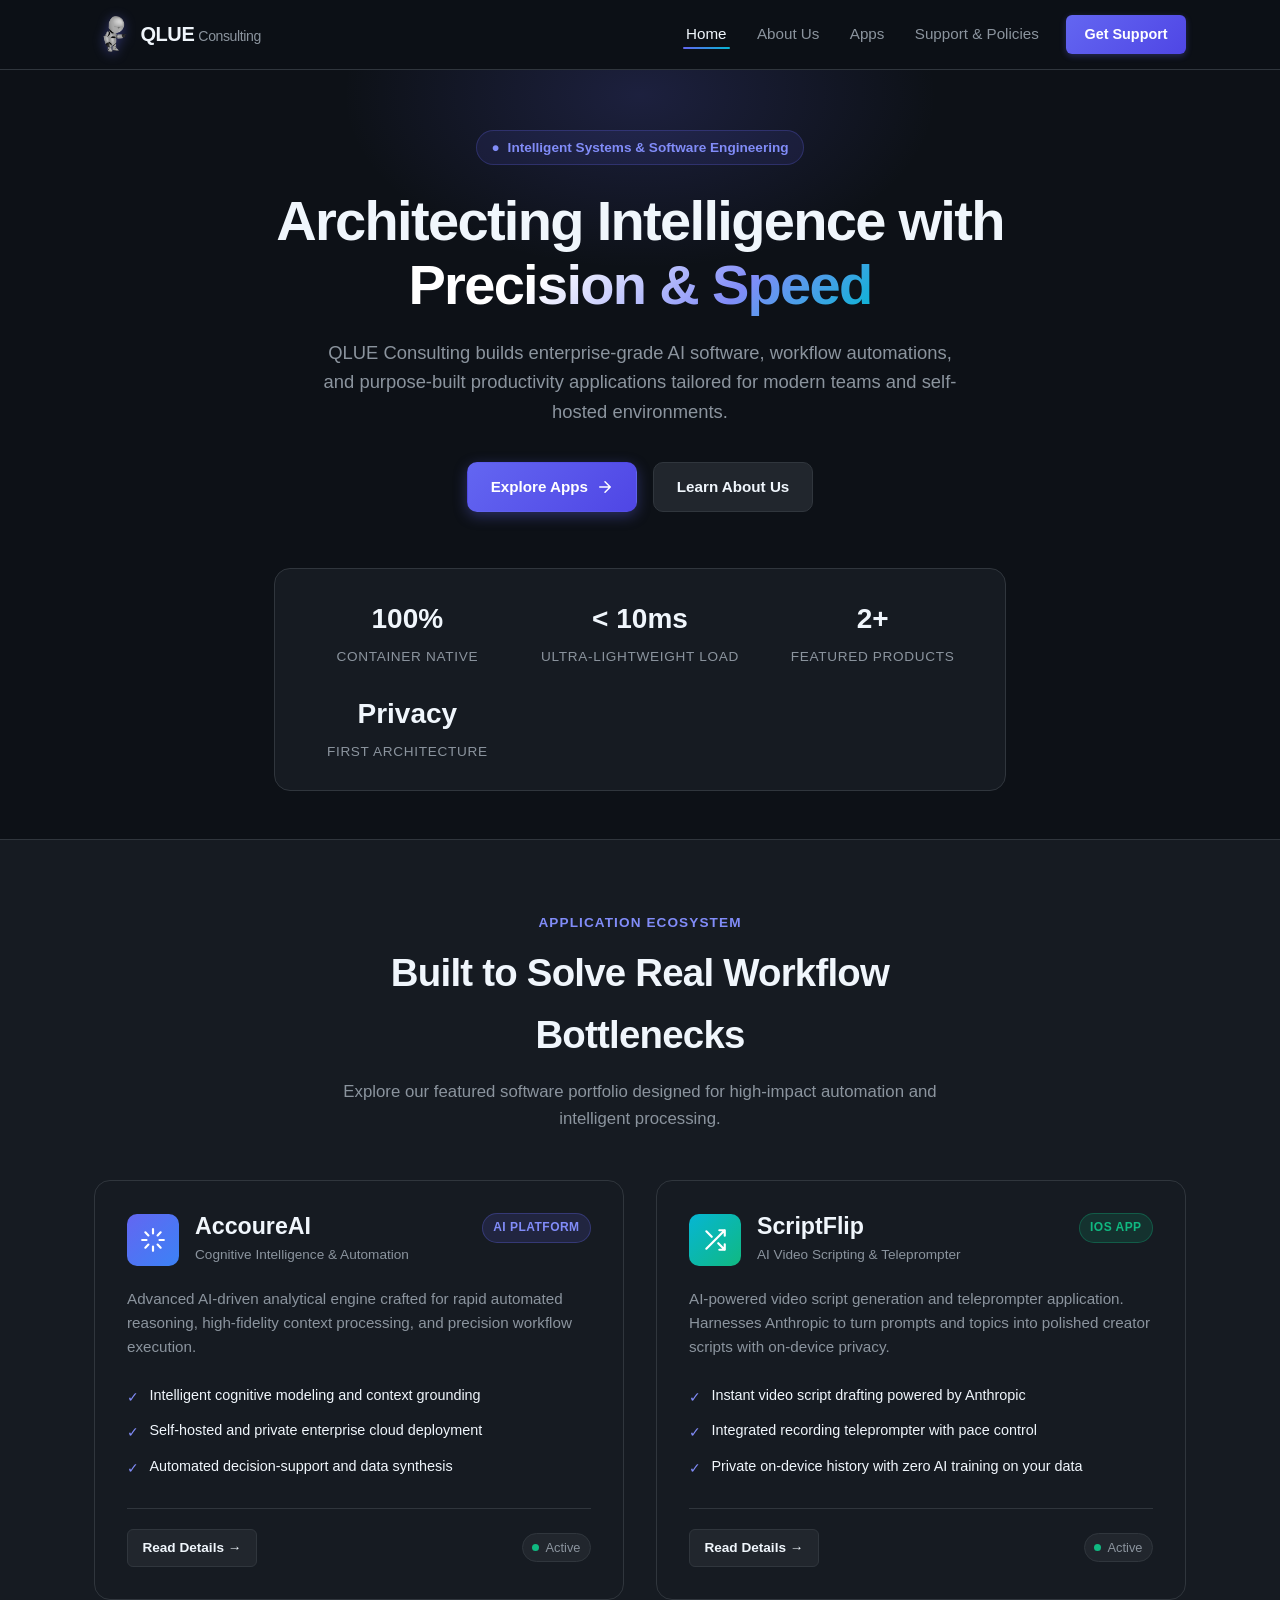
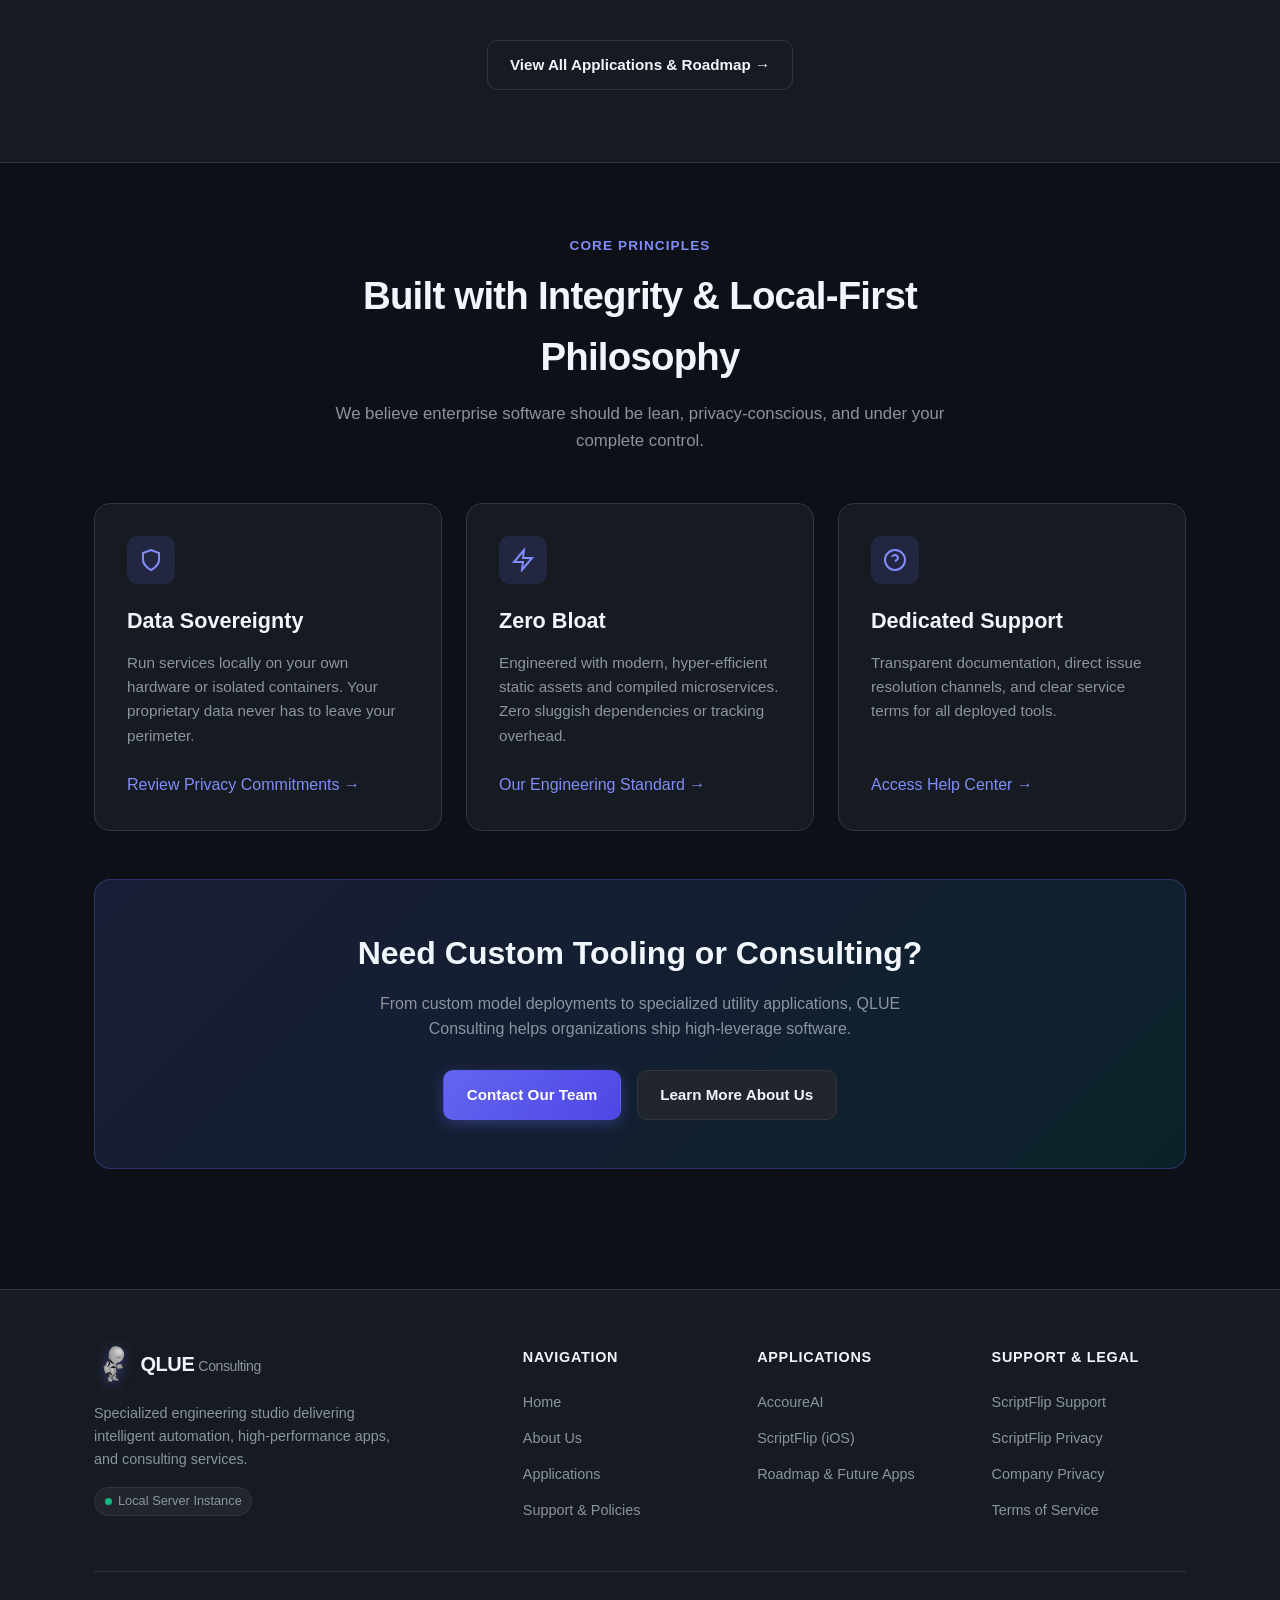
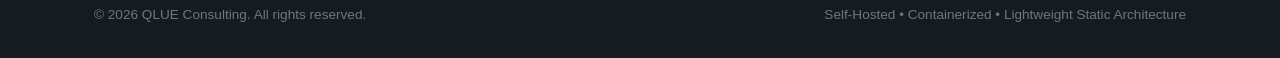
==== commit 8cefaf6e: "fix: lock logo dimensions to 36px, prevent nav wrap, and cache-bust stylesheet" ====
--- a/html/index.html
+++ b/html/index.html
@@ -5,7 +5,7 @@
   <meta name="viewport" content="width=device-width, initial-scale=1.0">
   <meta name="description" content="QLUE Consulting - AI-driven solutions, custom engineering, and productivity applications including AccoureAI and ScriptFlip.">
   <title>QLUE Consulting | AI Solutions & Application Studio</title>
-  <link rel="stylesheet" href="css/style.css">
+  <link rel="stylesheet" href="css/style.css?v=2.0">
   <link rel="icon" type="image/png" href="assets/qlue-logo.png">
 </head>
 <body>
@@ -14,7 +14,7 @@
   <header class="site-header">
     <div class="container nav-wrapper">
       <a href="index.html" class="brand-logo" aria-label="QLUE Consulting Home">
-        <img src="assets/qlue-logo.png" alt="QLUE Mascot Logo" class="logo-image">
+        <img src="assets/qlue-logo.png" alt="QLUE Mascot Logo" class="logo-image" width="36" height="36" style="width: 36px; height: 36px; max-width: 36px; max-height: 36px; object-fit: contain; flex-shrink: 0;">
         <span class="brand-text">QLUE <span class="brand-tag">Consulting</span></span>
       </a>
 
@@ -240,7 +240,7 @@
       <div class="footer-grid">
         <div class="footer-brand">
           <a href="index.html" class="brand-logo">
-            <img src="assets/qlue-logo.png" alt="QLUE Logo" class="logo-image">
+            <img src="assets/qlue-logo.png" alt="QLUE Logo" class="logo-image" width="36" height="36" style="width: 36px; height: 36px; max-width: 36px; max-height: 36px; object-fit: contain; flex-shrink: 0;">
             <span class="brand-text">QLUE <span class="brand-tag">Consulting</span></span>
           </a>
           <p>
--- a/html/css/style.css
+++ b/html/css/style.css
@@ -120,17 +120,21 @@
   display: flex;
   align-items: center;
   justify-content: space-between;
+  gap: 1.5rem;
   width: 100%;
 }
 
 .brand-logo {
-  display: flex;
-  align-items: center;
-  gap: 0.75rem;
+  display: inline-flex;
+  align-items: center;
+  gap: 0.65rem;
   font-size: 1.25rem;
   font-weight: 700;
   letter-spacing: -0.02em;
   color: var(--text-main);
+  text-decoration: none;
+  flex-shrink: 0;
+  white-space: nowrap;
 }
 
 .brand-logo:hover {
@@ -141,44 +145,56 @@
   display: inline-flex;
   align-items: center;
   justify-content: center;
-  width: 34px;
-  height: 34px;
+  width: 36px;
+  height: 36px;
   background: linear-gradient(135deg, var(--primary), var(--accent));
   color: #ffffff;
   border-radius: var(--radius-sm);
   font-weight: 800;
   font-size: 1rem;
   box-shadow: 0 2px 8px rgba(99, 102, 241, 0.35);
-}
-
+  flex-shrink: 0;
+}
+
+.brand-logo img,
 .logo-image {
-  width: 38px;
-  height: 38px;
-  object-fit: contain;
-  display: inline-block;
-  filter: drop-shadow(0 2px 8px rgba(99, 102, 241, 0.4));
-  transition: var(--transition);
-}
-
-.brand-logo:hover .logo-image {
+  width: 36px !important;
+  height: 36px !important;
+  max-width: 36px !important;
+  max-height: 36px !important;
+  object-fit: contain !important;
+  display: block !important;
+  flex-shrink: 0 !important;
+  filter: drop-shadow(0 2px 6px rgba(99, 102, 241, 0.4));
+  transition: transform 0.2s ease;
+}
+
+.brand-logo:hover .logo-image,
+.brand-logo:hover img {
   transform: scale(1.08);
 }
 
 .brand-text {
   font-weight: 800;
+  white-space: nowrap;
+  display: inline-flex;
+  align-items: baseline;
+  gap: 0.25rem;
 }
 
 .brand-tag {
   color: var(--text-muted);
   font-weight: 400;
-  font-size: 0.9rem;
+  font-size: 0.88rem;
+  white-space: nowrap;
 }
 
 .nav-links {
   display: flex;
   align-items: center;
-  gap: 2rem;
+  gap: 1.5rem;
   list-style: none;
+  flex-shrink: 0;
 }
 
 .nav-link {
@@ -188,6 +204,7 @@
   padding: 0.4rem 0.2rem;
   position: relative;
   transition: var(--transition);
+  white-space: nowrap;
 }
 
 .nav-link:hover,
@@ -209,15 +226,18 @@
 .nav-cta {
   background: linear-gradient(135deg, var(--primary), var(--primary-dark));
   color: #ffffff !important;
-  padding: 0.5rem 1rem;
+  padding: 0.5rem 1.15rem;
   border-radius: var(--radius-sm);
   font-size: 0.9rem;
   font-weight: 600;
   display: inline-flex;
   align-items: center;
+  justify-content: center;
   gap: 0.4rem;
+  white-space: nowrap;
   transition: var(--transition);
   box-shadow: 0 2px 6px rgba(99, 102, 241, 0.3);
+  flex-shrink: 0;
 }
 
 .nav-cta:hover {
@@ -296,7 +316,7 @@
 
 /* Hero Section */
 .hero-section {
-  padding: 5rem 0 4rem;
+  padding: 3.75rem 0 3rem;
   text-align: center;
   position: relative;
   overflow: hidden;
@@ -887,7 +907,7 @@
   }
 }
 
-@media (max-width: 768px) {
+@media (max-width: 860px) {
   .mobile-toggle {
     display: block;
   }
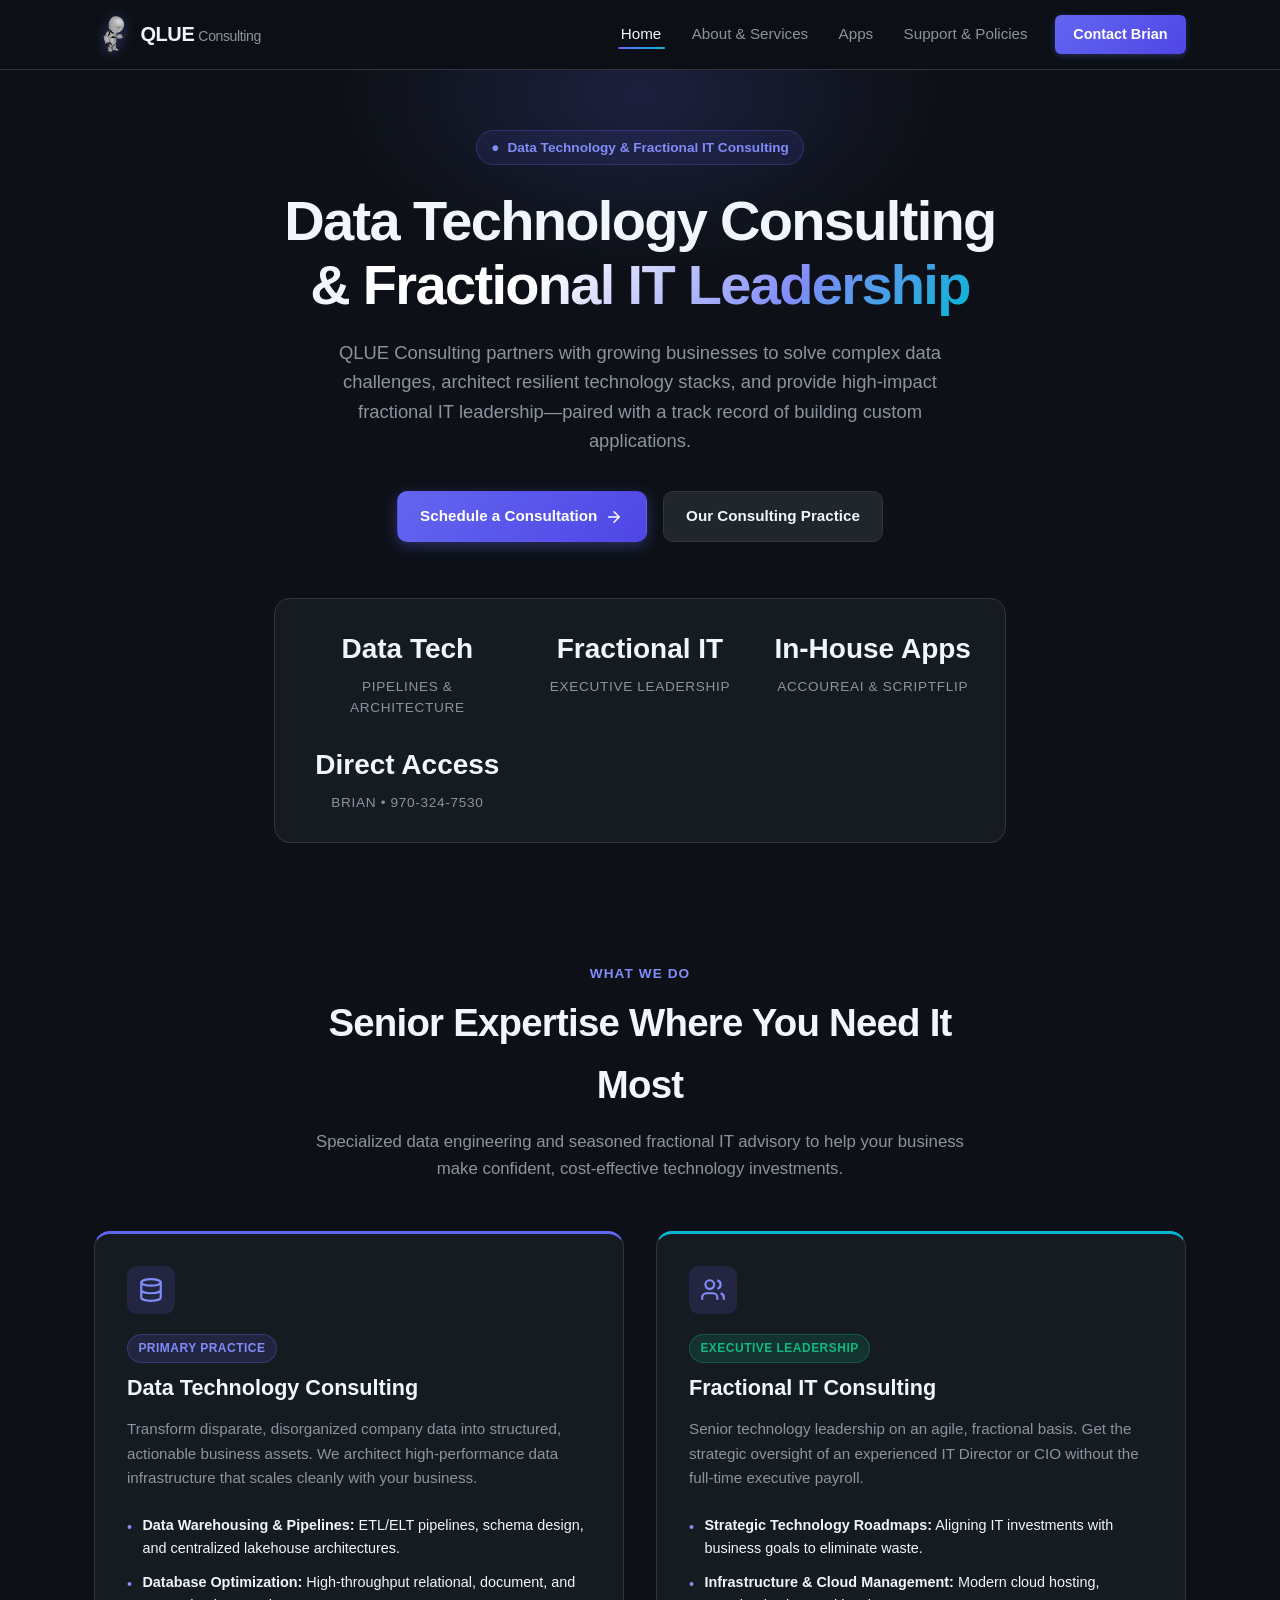
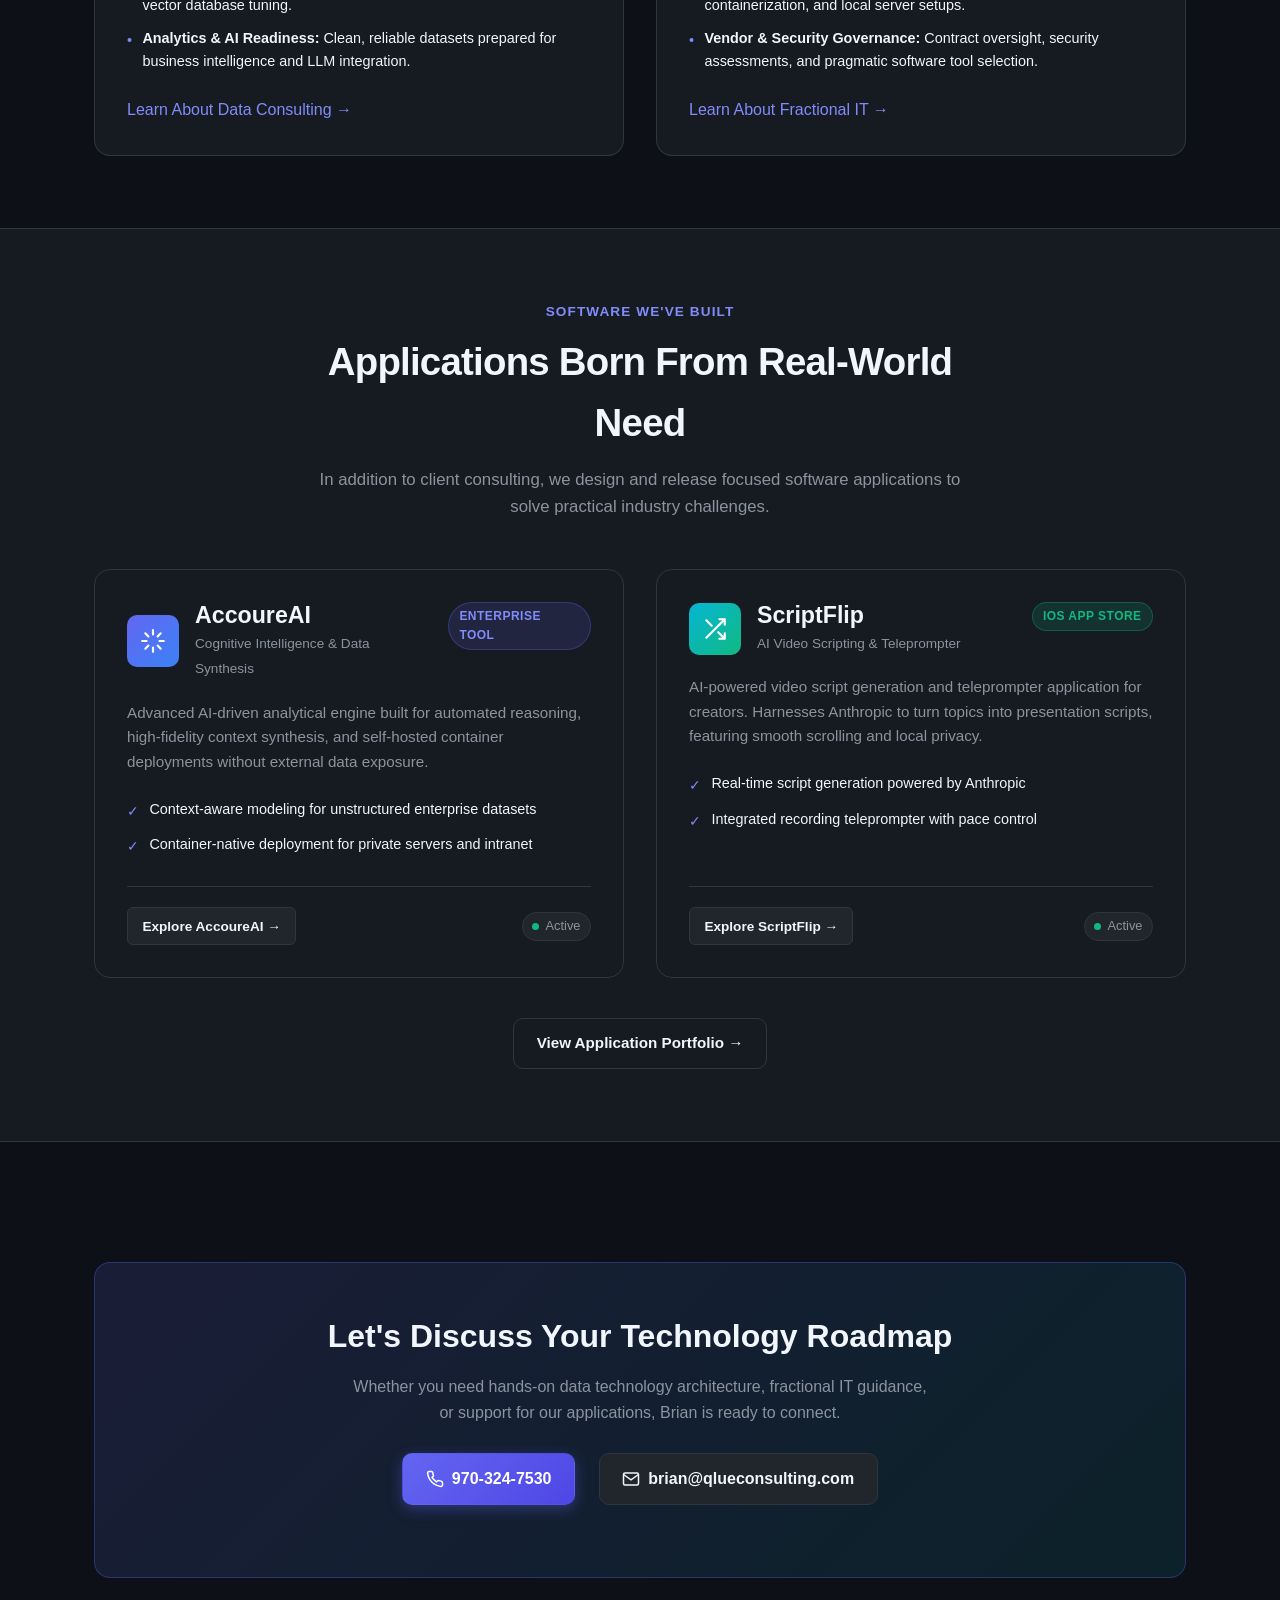
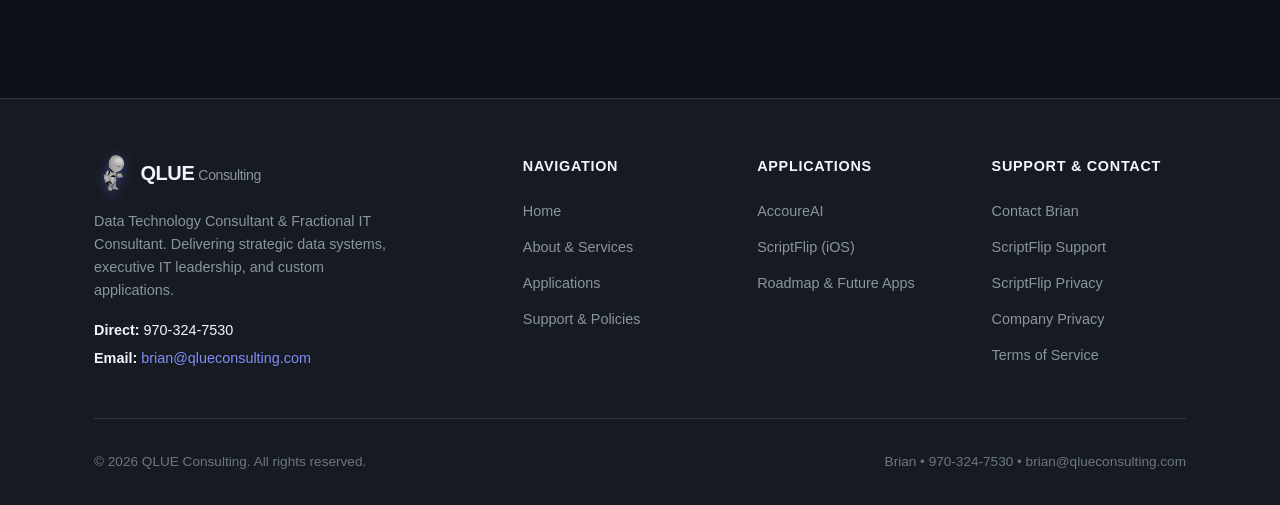
==== commit 1b50a44c: "feat: position QLUE as Data Technology & Fractional IT Consultant, showcase built apps, and unify co" ====
--- a/html/index.html
+++ b/html/index.html
@@ -3,9 +3,9 @@
 <head>
   <meta charset="UTF-8">
   <meta name="viewport" content="width=device-width, initial-scale=1.0">
-  <meta name="description" content="QLUE Consulting - AI-driven solutions, custom engineering, and productivity applications including AccoureAI and ScriptFlip.">
-  <title>QLUE Consulting | AI Solutions & Application Studio</title>
-  <link rel="stylesheet" href="css/style.css?v=2.0">
+  <meta name="description" content="QLUE Consulting - Data Technology Consultant and Fractional IT Consultant. Delivering modern data architecture, fractional IT leadership, and custom applications including AccoureAI and ScriptFlip.">
+  <title>QLUE Consulting | Data Technology & Fractional IT Consultant</title>
+  <link rel="stylesheet" href="css/style.css?v=2.1">
   <link rel="icon" type="image/png" href="assets/qlue-logo.png">
 </head>
 <body>
@@ -24,10 +24,10 @@
 
       <ul class="nav-links" id="nav-links">
         <li><a href="index.html" class="nav-link active">Home</a></li>
-        <li><a href="about.html" class="nav-link">About Us</a></li>
+        <li><a href="about.html" class="nav-link">About &amp; Services</a></li>
         <li><a href="apps.html" class="nav-link">Apps</a></li>
-        <li><a href="support.html" class="nav-link">Support & Policies</a></li>
-        <li><a href="support.html#support" class="nav-cta">Get Support</a></li>
+        <li><a href="support.html" class="nav-link">Support &amp; Policies</a></li>
+        <li><a href="support.html#contact" class="nav-cta">Contact Brian</a></li>
       </ul>
     </div>
   </header>
@@ -38,52 +38,125 @@
       <div class="hero-glow"></div>
       <div class="container hero-content">
         <div class="hero-tag">
-          <span>●</span> Intelligent Systems & Software Engineering
+          <span>●</span> Data Technology &amp; Fractional IT Consulting
         </div>
         <h1 class="hero-title">
-          Architecting Intelligence with <span class="gradient-text">Precision & Speed</span>
+          Data Technology Consulting &amp; <span class="gradient-text">Fractional IT Leadership</span>
         </h1>
         <p class="hero-description">
-          QLUE Consulting builds enterprise-grade AI software, workflow automations, and purpose-built productivity applications tailored for modern teams and self-hosted environments.
+          QLUE Consulting partners with growing businesses to solve complex data challenges, architect resilient technology stacks, and provide high-impact fractional IT leadership—paired with a track record of building custom applications.
         </p>
         <div class="hero-actions">
-          <a href="apps.html" class="btn btn-primary">
-            Explore Apps
+          <a href="support.html#contact" class="btn btn-primary">
+            Schedule a Consultation
             <svg width="18" height="18" viewBox="0 0 24 24" fill="none" stroke="currentColor" stroke-width="2" stroke-linecap="round" stroke-linejoin="round"><path d="M5 12h14M12 5l7 7-7 7"/></svg>
           </a>
-          <a href="about.html" class="btn btn-secondary">Learn About Us</a>
-        </div>
-
-        <!-- Metrics / Badges -->
+          <a href="about.html" class="btn btn-secondary">Our Consulting Practice</a>
+        </div>
+
+        <!-- Metrics / Practice Badges -->
         <div class="highlights-bar">
           <div class="highlight-item">
-            <div class="highlight-value">100%</div>
-            <div class="highlight-label">Container Native</div>
+            <div class="highlight-value">Data Tech</div>
+            <div class="highlight-label">Pipelines &amp; Architecture</div>
           </div>
           <div class="highlight-item">
-            <div class="highlight-value">&lt; 10ms</div>
-            <div class="highlight-label">Ultra-Lightweight Load</div>
+            <div class="highlight-value">Fractional IT</div>
+            <div class="highlight-label">Executive Leadership</div>
           </div>
           <div class="highlight-item">
-            <div class="highlight-value">2+</div>
-            <div class="highlight-label">Featured Products</div>
+            <div class="highlight-value">In-House Apps</div>
+            <div class="highlight-label">AccoureAI &amp; ScriptFlip</div>
           </div>
           <div class="highlight-item">
-            <div class="highlight-value">Privacy</div>
-            <div class="highlight-label">First Architecture</div>
+            <div class="highlight-value">Direct Access</div>
+            <div class="highlight-label">Brian &bull; 970-324-7530</div>
           </div>
         </div>
       </div>
     </section>
 
-    <!-- Featured Apps Preview -->
+    <!-- Core Consulting Practices -->
+    <section class="section">
+      <div class="container">
+        <div class="section-header">
+          <div class="section-pretitle">What We Do</div>
+          <h2 class="section-title">Senior Expertise Where You Need It Most</h2>
+          <p class="section-subtitle">
+            Specialized data engineering and seasoned fractional IT advisory to help your business make confident, cost-effective technology investments.
+          </p>
+        </div>
+
+        <div class="grid-2">
+          <!-- Practice 1: Data Technology Consulting -->
+          <div class="card" style="border-top: 3px solid var(--primary);">
+            <div class="card-icon">
+              <svg width="26" height="26" viewBox="0 0 24 24" fill="none" stroke="currentColor" stroke-width="2"><ellipse cx="12" cy="5" rx="9" ry="3"/><path d="M21 12c0 1.66-4 3-9 3s-9-1.34-9-3"/><path d="M3 5v14c0 1.66 4 3 9 3s9-1.34 9-3V5"/></svg>
+            </div>
+            <div style="margin-bottom: 0.5rem;">
+              <span class="card-badge badge-ai">Primary Practice</span>
+            </div>
+            <h3 class="card-title">Data Technology Consulting</h3>
+            <p class="card-text">
+              Transform disparate, disorganized company data into structured, actionable business assets. We architect high-performance data infrastructure that scales cleanly with your business.
+            </p>
+            <ul class="feature-list" style="margin-bottom: 1.5rem;">
+              <li class="feature-item">
+                <span class="feature-bullet">&bull;</span>
+                <span><strong>Data Warehousing &amp; Pipelines:</strong> ETL/ELT pipelines, schema design, and centralized lakehouse architectures.</span>
+              </li>
+              <li class="feature-item">
+                <span class="feature-bullet">&bull;</span>
+                <span><strong>Database Optimization:</strong> High-throughput relational, document, and vector database tuning.</span>
+              </li>
+              <li class="feature-item">
+                <span class="feature-bullet">&bull;</span>
+                <span><strong>Analytics &amp; AI Readiness:</strong> Clean, reliable datasets prepared for business intelligence and LLM integration.</span>
+              </li>
+            </ul>
+            <a href="about.html#data-technology" class="card-link">Learn About Data Consulting &rarr;</a>
+          </div>
+
+          <!-- Practice 2: Fractional IT Consulting -->
+          <div class="card" style="border-top: 3px solid var(--accent);">
+            <div class="card-icon">
+              <svg width="26" height="26" viewBox="0 0 24 24" fill="none" stroke="currentColor" stroke-width="2"><path d="M16 21v-2a4 4 0 0 0-4-4H6a4 4 0 0 0-4 4v2"/><circle cx="9" cy="7" r="4"/><path d="M22 21v-2a4 4 0 0 0-3-3.87"/><path d="M16 3.13a4 4 0 0 1 0 7.75"/></svg>
+            </div>
+            <div style="margin-bottom: 0.5rem;">
+              <span class="card-badge badge-live">Executive Leadership</span>
+            </div>
+            <h3 class="card-title">Fractional IT Consulting</h3>
+            <p class="card-text">
+              Senior technology leadership on an agile, fractional basis. Get the strategic oversight of an experienced IT Director or CIO without the full-time executive payroll.
+            </p>
+            <ul class="feature-list" style="margin-bottom: 1.5rem;">
+              <li class="feature-item">
+                <span class="feature-bullet">&bull;</span>
+                <span><strong>Strategic Technology Roadmaps:</strong> Aligning IT investments with business goals to eliminate waste.</span>
+              </li>
+              <li class="feature-item">
+                <span class="feature-bullet">&bull;</span>
+                <span><strong>Infrastructure &amp; Cloud Management:</strong> Modern cloud hosting, containerization, and local server setups.</span>
+              </li>
+              <li class="feature-item">
+                <span class="feature-bullet">&bull;</span>
+                <span><strong>Vendor &amp; Security Governance:</strong> Contract oversight, security assessments, and pragmatic software tool selection.</span>
+              </li>
+            </ul>
+            <a href="about.html#fractional-it" class="card-link">Learn About Fractional IT &rarr;</a>
+          </div>
+        </div>
+      </div>
+    </section>
+
+    <!-- Apps Spotlight Section -->
     <section class="section section-alt">
       <div class="container">
         <div class="section-header">
-          <div class="section-pretitle">Application Ecosystem</div>
-          <h2 class="section-title">Built to Solve Real Workflow Bottlenecks</h2>
+          <div class="section-pretitle">Software We've Built</div>
+          <h2 class="section-title">Applications Born From Real-World Need</h2>
           <p class="section-subtitle">
-            Explore our featured software portfolio designed for high-impact automation and intelligent processing.
+            In addition to client consulting, we design and release focused software applications to solve practical industry challenges.
           </p>
         </div>
 
@@ -97,31 +170,27 @@
                 </div>
                 <div>
                   <h3 class="app-name">AccoureAI</h3>
-                  <span class="app-category">Cognitive Intelligence & Automation</span>
+                  <span class="app-category">Cognitive Intelligence &amp; Data Synthesis</span>
                 </div>
               </div>
-              <span class="card-badge badge-ai">AI Platform</span>
+              <span class="card-badge badge-ai">Enterprise Tool</span>
             </div>
             <div class="app-body">
               <p class="app-description">
-                Advanced AI-driven analytical engine crafted for rapid automated reasoning, high-fidelity context processing, and precision workflow execution.
+                Advanced AI-driven analytical engine built for automated reasoning, high-fidelity context synthesis, and self-hosted container deployments without external data exposure.
               </p>
               <ul class="feature-list">
                 <li class="feature-item">
-                  <span class="feature-bullet">✓</span>
-                  <span>Intelligent cognitive modeling and context grounding</span>
+                  <span class="feature-bullet">&check;</span>
+                  <span>Context-aware modeling for unstructured enterprise datasets</span>
                 </li>
                 <li class="feature-item">
-                  <span class="feature-bullet">✓</span>
-                  <span>Self-hosted and private enterprise cloud deployment</span>
-                </li>
-                <li class="feature-item">
-                  <span class="feature-bullet">✓</span>
-                  <span>Automated decision-support and data synthesis</span>
+                  <span class="feature-bullet">&check;</span>
+                  <span>Container-native deployment for private servers and intranet</span>
                 </li>
               </ul>
               <div class="app-footer">
-                <a href="apps.html#accoureai" class="btn btn-secondary btn-sm">Read Details &rarr;</a>
+                <a href="apps.html#accoureai" class="btn btn-secondary btn-sm">Explore AccoureAI &rarr;</a>
                 <span class="docker-status-pill"><span class="status-dot"></span> Active</span>
               </div>
             </div>
@@ -136,31 +205,27 @@
                 </div>
                 <div>
                   <h3 class="app-name">ScriptFlip</h3>
-                  <span class="app-category">AI Video Scripting & Teleprompter</span>
+                  <span class="app-category">AI Video Scripting &amp; Teleprompter</span>
                 </div>
               </div>
-              <span class="card-badge badge-live">iOS App</span>
+              <span class="card-badge badge-live">iOS App Store</span>
             </div>
             <div class="app-body">
               <p class="app-description">
-                AI-powered video script generation and teleprompter application. Harnesses Anthropic to turn prompts and topics into polished creator scripts with on-device privacy.
+                AI-powered video script generation and teleprompter application for creators. Harnesses Anthropic to turn topics into presentation scripts, featuring smooth scrolling and local privacy.
               </p>
               <ul class="feature-list">
                 <li class="feature-item">
-                  <span class="feature-bullet">✓</span>
-                  <span>Instant video script drafting powered by Anthropic</span>
+                  <span class="feature-bullet">&check;</span>
+                  <span>Real-time script generation powered by Anthropic</span>
                 </li>
                 <li class="feature-item">
-                  <span class="feature-bullet">✓</span>
+                  <span class="feature-bullet">&check;</span>
                   <span>Integrated recording teleprompter with pace control</span>
-                </li>
-                <li class="feature-item">
-                  <span class="feature-bullet">✓</span>
-                  <span>Private on-device history with zero AI training on your data</span>
                 </li>
               </ul>
               <div class="app-footer">
-                <a href="apps.html#scriptflip" class="btn btn-secondary btn-sm">Read Details &rarr;</a>
+                <a href="apps.html#scriptflip" class="btn btn-secondary btn-sm">Explore ScriptFlip &rarr;</a>
                 <span class="docker-status-pill"><span class="status-dot"></span> Active</span>
               </div>
             </div>
@@ -168,66 +233,28 @@
         </div>
 
         <div style="text-align: center; margin-top: 2.5rem;">
-          <a href="apps.html" class="btn btn-outline">View All Applications & Roadmap &rarr;</a>
+          <a href="apps.html" class="btn btn-outline">View Application Portfolio &rarr;</a>
         </div>
       </div>
     </section>
 
-    <!-- Why QLUE Consulting -->
+    <!-- Consultation Callout Banner -->
     <section class="section">
       <div class="container">
-        <div class="section-header">
-          <div class="section-pretitle">Core Principles</div>
-          <h2 class="section-title">Built with Integrity & Local-First Philosophy</h2>
-          <p class="section-subtitle">
-            We believe enterprise software should be lean, privacy-conscious, and under your complete control.
+        <div class="cta-banner">
+          <h2>Let's Discuss Your Technology Roadmap</h2>
+          <p>
+            Whether you need hands-on data technology architecture, fractional IT guidance, or support for our applications, Brian is ready to connect.
           </p>
-        </div>
-
-        <div class="grid-3">
-          <div class="card">
-            <div class="card-icon">
-              <svg width="24" height="24" viewBox="0 0 24 24" fill="none" stroke="currentColor" stroke-width="2"><path d="M12 22s8-4 8-10V5l-8-3-8 3v7c0 6 8 10 8 10z"/></svg>
-            </div>
-            <h3 class="card-title">Data Sovereignty</h3>
-            <p class="card-text">
-              Run services locally on your own hardware or isolated containers. Your proprietary data never has to leave your perimeter.
-            </p>
-            <a href="support.html#privacy" class="card-link">Review Privacy Commitments &rarr;</a>
-          </div>
-
-          <div class="card">
-            <div class="card-icon">
-              <svg width="24" height="24" viewBox="0 0 24 24" fill="none" stroke="currentColor" stroke-width="2"><polygon points="13 2 3 14 12 14 11 22 21 10 12 10 13 2"/></svg>
-            </div>
-            <h3 class="card-title">Zero Bloat</h3>
-            <p class="card-text">
-              Engineered with modern, hyper-efficient static assets and compiled microservices. Zero sluggish dependencies or tracking overhead.
-            </p>
-            <a href="about.html#architecture" class="card-link">Our Engineering Standard &rarr;</a>
-          </div>
-
-          <div class="card">
-            <div class="card-icon">
-              <svg width="24" height="24" viewBox="0 0 24 24" fill="none" stroke="currentColor" stroke-width="2"><circle cx="12" cy="12" r="10"/><path d="M9.09 9a3 3 0 0 1 5.83 1c0 2-3 3-3 3M12 17h.01"/></svg>
-            </div>
-            <h3 class="card-title">Dedicated Support</h3>
-            <p class="card-text">
-              Transparent documentation, direct issue resolution channels, and clear service terms for all deployed tools.
-            </p>
-            <a href="support.html#support" class="card-link">Access Help Center &rarr;</a>
-          </div>
-        </div>
-
-        <!-- Quick CTA Banner -->
-        <div class="cta-banner">
-          <h2>Need Custom Tooling or Consulting?</h2>
-          <p>
-            From custom model deployments to specialized utility applications, QLUE Consulting helps organizations ship high-leverage software.
-          </p>
-          <div class="hero-actions">
-            <a href="support.html#contact" class="btn btn-primary">Contact Our Team</a>
-            <a href="about.html" class="btn btn-secondary">Learn More About Us</a>
+          <div style="display: flex; justify-content: center; gap: 1.5rem; flex-wrap: wrap; margin-bottom: 1.5rem;">
+            <a href="tel:9703247530" class="btn btn-primary" style="font-size: 1rem;">
+              <svg width="18" height="18" viewBox="0 0 24 24" fill="none" stroke="currentColor" stroke-width="2"><path d="M22 16.92v3a2 2 0 0 1-2.18 2 19.79 19.79 0 0 1-8.63-3.07 19.5 19.5 0 0 1-6-6 19.79 19.79 0 0 1-3.07-8.67A2 2 0 0 1 4.11 2h3a2 2 0 0 1 2 1.72 12.84 12.84 0 0 0 .7 2.81 2 2 0 0 1-.45 2.11L8.09 9.91a16 16 0 0 0 6 6l1.27-1.27a2 2 0 0 1 2.11-.45 12.84 12.84 0 0 0 2.81.7A2 2 0 0 1 22 16.92z"/></svg>
+              970-324-7530
+            </a>
+            <a href="mailto:brian@qlueconsulting.com" class="btn btn-secondary" style="font-size: 1rem;">
+              <svg width="18" height="18" viewBox="0 0 24 24" fill="none" stroke="currentColor" stroke-width="2"><path d="M4 4h16c1.1 0 2 .9 2 2v12c0 1.1-.9 2-2 2H4c-1.1 0-2-.9-2-2V6c0-1.1.9-2 2-2z"/><polyline points="22,6 12,13 2,6"/></svg>
+              brian@qlueconsulting.com
+            </a>
           </div>
         </div>
       </div>
@@ -244,12 +271,11 @@
             <span class="brand-text">QLUE <span class="brand-tag">Consulting</span></span>
           </a>
           <p>
-            Specialized engineering studio delivering intelligent automation, high-performance apps, and consulting services.
+            Data Technology Consultant &amp; Fractional IT Consultant. Delivering strategic data systems, executive IT leadership, and custom applications.
           </p>
-          <div style="margin-top: 1rem;">
-            <span class="docker-status-pill">
-              <span class="status-dot"></span> Local Server Instance
-            </span>
+          <div style="margin-top: 1rem; display: flex; flex-direction: column; gap: 0.35rem; font-size: 0.9rem;">
+            <div><strong>Direct:</strong> <a href="tel:9703247530" style="color: var(--text-main);">970-324-7530</a></div>
+            <div><strong>Email:</strong> <a href="mailto:brian@qlueconsulting.com" style="color: var(--primary-light);">brian@qlueconsulting.com</a></div>
           </div>
         </div>
 
@@ -257,9 +283,9 @@
           <h4>Navigation</h4>
           <ul class="footer-links">
             <li><a href="index.html">Home</a></li>
-            <li><a href="about.html">About Us</a></li>
+            <li><a href="about.html">About &amp; Services</a></li>
             <li><a href="apps.html">Applications</a></li>
-            <li><a href="support.html">Support & Policies</a></li>
+            <li><a href="support.html">Support &amp; Policies</a></li>
           </ul>
         </div>
 
@@ -268,13 +294,14 @@
           <ul class="footer-links">
             <li><a href="apps.html#accoureai">AccoureAI</a></li>
             <li><a href="apps.html#scriptflip">ScriptFlip (iOS)</a></li>
-            <li><a href="apps.html#roadmap">Roadmap & Future Apps</a></li>
+            <li><a href="apps.html#roadmap">Roadmap &amp; Future Apps</a></li>
           </ul>
         </div>
 
         <div class="footer-col">
-          <h4>Support & Legal</h4>
+          <h4>Support &amp; Contact</h4>
           <ul class="footer-links">
+            <li><a href="support.html#contact">Contact Brian</a></li>
             <li><a href="support.html#scriptflip-support">ScriptFlip Support</a></li>
             <li><a href="support.html#scriptflip-privacy">ScriptFlip Privacy</a></li>
             <li><a href="support.html#privacy">Company Privacy</a></li>
@@ -288,7 +315,7 @@
           &copy; <span id="current-year">2026</span> QLUE Consulting. All rights reserved.
         </div>
         <div>
-          Self-Hosted &bull; Containerized &bull; Lightweight Static Architecture
+          Brian &bull; 970-324-7530 &bull; brian@qlueconsulting.com
         </div>
       </div>
     </div>
